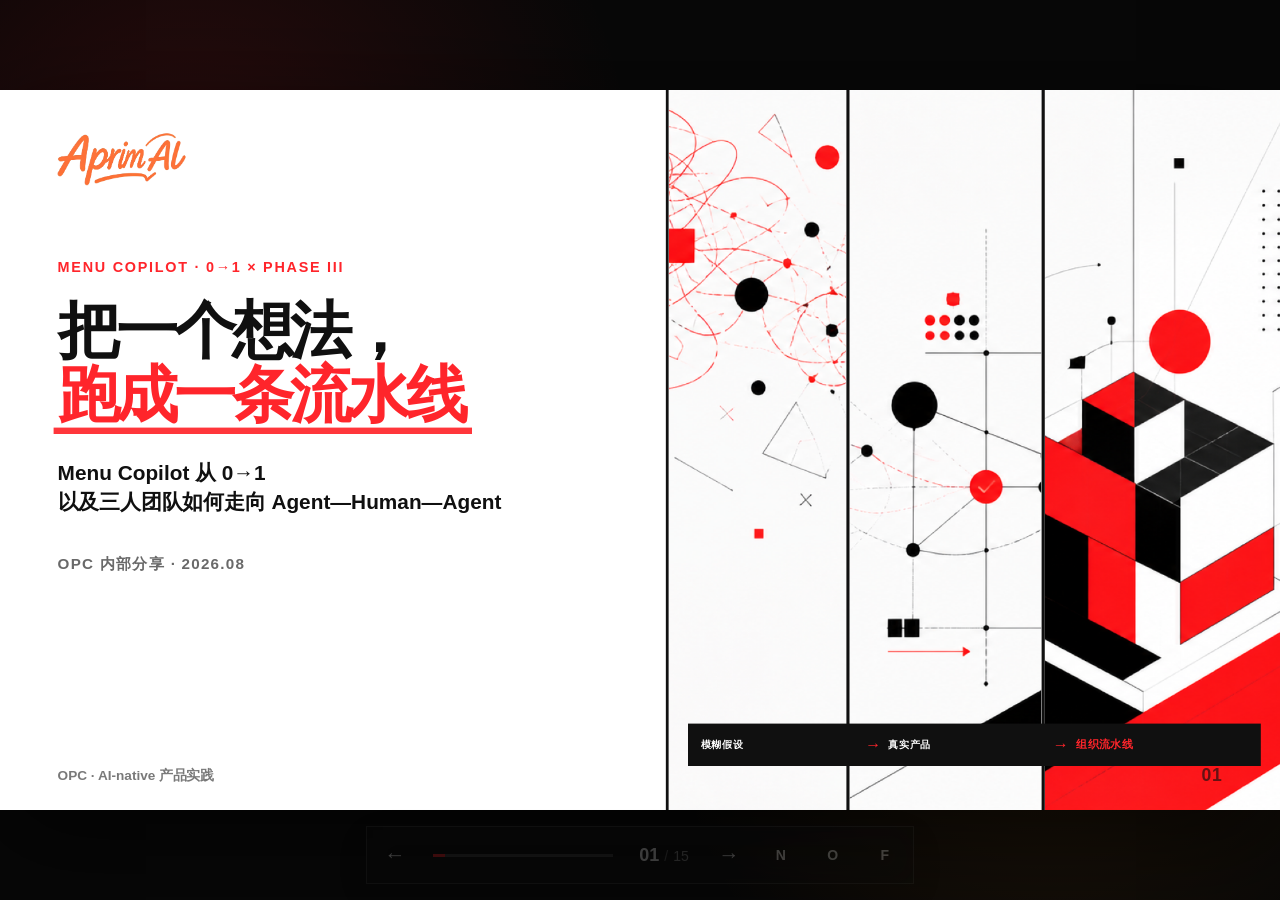
==== phase-iii/index.html @ 5179c141 "feat: add multi-deck navigation and Phase III presentation" ====
<!doctype html>
<html lang="zh-CN">
<head>
  <meta charset="utf-8">
  <meta name="viewport" content="width=device-width, initial-scale=1, viewport-fit=cover">
  <meta name="theme-color" content="#101010">
  <title>把一个想法，跑成一条流水线｜Aprim Menu Copilot 0→1 × Phase III</title>
  <meta name="description" content="Aprim Menu Copilot 从 0 到 1，以及三人团队如何从 AI 个人提效走向 Agent—Human—Agent 流水线。">
  <link rel="stylesheet" href="../deck.css">
</head>
<body class="phase-iii-deck">
  <div class="ambient" aria-hidden="true"></div>

  <main class="stage" aria-label="Aprim Menu Copilot 0 到 1 与 Phase III 演示文稿">
    <div class="deck-shell" id="deckShell">
      <article class="deck" id="deck">

        <section class="slide slide-cover is-active" id="slide-1" data-title="把一个想法，跑成一条流水线" aria-hidden="false">
          <div class="cover-copy">
            <img class="brand-logo" src="../assets/logo.png" alt="Aprim AI">
            <p class="cover-eyebrow">MENU COPILOT · 0→1 × PHASE III</p>
            <h1>把一个想法，<br><em>跑成一条流水线</em></h1>
            <p class="cover-sub">Menu Copilot 从 0→1<br>以及三人团队如何走向 Agent—Human—Agent</p>
            <p class="cover-meta">OPC 内部分享 · 2026.08</p>
          </div>
          <figure class="cover-visual cover-concept" aria-label="一个模糊想法经过人与 AI 的协作、验证和取舍，逐渐收束成真实产品">
            <div class="concept-slice concept-chaos"><img src="../assets/cover-concept-v2.png" alt="未经整理的想法线索"></div>
            <div class="concept-slice concept-process"><img src="../assets/cover-concept-v2.png" alt="协作、验证和取舍的过程节点"></div>
            <div class="concept-slice concept-product"><img src="../assets/cover-concept-v2.png" alt="最终收束成清晰产品实体"></div>
            <figcaption><span>模糊假设</span><i>→</i><span>真实产品</span><i>→</i><strong>组织流水线</strong></figcaption>
          </figure>
          <div class="cover-foot">OPC · AI-native 产品实践</div>
          <div class="folio">01</div>
          <aside class="speaker-note">开场先给结论：这不是一个“AI 帮我们写代码”的故事。前半段用 Menu Copilot 说明小团队怎样把模糊机会压成可验证产品；后半段回答更重要的问题——怎样把个人速度变成组织吞吐，让工作在 Agent、人和系统之间自动接力。<strong>[Sources]</strong> 产品文档/01-产品概览/OPC-产品组合与验证.md；产品文档/01-产品概览/Menu-Copilot-产品总览.md；https://cooper.didichuxing.com/knowledge/2204862693540/2208863438042；封面理念视觉由 OpenAI 图像生成。</aside>
        </section>

        <section class="slide slide-statement ink" id="slide-2" data-title="0→1 真正难的，不是把页面做出来" aria-hidden="true">
          <div class="kicker light">先讲一个反直觉的结论</div>
          <div class="statement-wrap">
            <p class="statement-index">01 / REALITY</p>
            <h2>0→1 真正难的，<br><span class="strike-word">不是</span>把页面做出来</h2>
            <p class="statement-answer">而是把方向、数据、体验、工程和商业边界，<br>持续压到同一个<span>可验证闭环</span>里。</p>
          </div>
          <div class="footer light">OPC · AI-native 产品实践</div><div class="folio light">02</div>
          <aside class="speaker-note">页面、原型甚至代码都可以很快生成，但“谁愿意用、为什么用、如何安全生效、如何证明价值”仍然要一层层回答。AI-native 的第一步不是自动化，而是把问题和验收标准定义清楚。<strong>[Sources]</strong> 产品文档/01-产品概览/OPC-产品组合与验证.md；文档维护/团队协作与运营规范.md。</aside>
        </section>

        <section class="slide slide-start coral" id="slide-3" data-title="三个人的约束，逼我们先选对问题" aria-hidden="true">
          <div class="kicker light">起点 · 资源少，问题必须选得准</div>
          <div class="start-number"><strong>3</strong><span>人左右</span><p>不是卖惨。<br>它让我们无法用人力掩盖错误方向。</p></div>
          <div class="start-decisions">
            <div><b>01</b><strong>小场景</strong><span>输入明确，几分钟看到结果</span></div>
            <div><b>02</b><strong>强痛点</strong><span>商家一眼能判断值不值得改</span></div>
            <div><b>03</b><strong>可闭环</strong><span>诊断、确认、发布与回滚能连起来</span></div>
          </div>
          <div class="start-choice"><span>所以，第一款产品选择了</span><strong>菜单</strong><i>真实 · 高频 · 可见 · 可行动</i></div>
          <div class="footer light">OPC · AI-native 产品实践</div><div class="folio light">03</div>
          <aside class="speaker-note">原来的“团队约束”和“为什么做菜单”合成一页。三人团队意味着不能大而全，也不能用演示效果替代真实价值。我们在菜单、评论、私域营销等方向中先选菜单，因为输入和结果最具体，也最容易跑出端到端闭环。<strong>[Sources]</strong> 产品文档/01-产品概览/OPC-产品组合与验证.md；wiki/组织与战略/OPC产品选择与验证方法.md；产品文档/01-产品概览/巴西市场与增长基础.md。</aside>
        </section>

        <section class="slide slide-evidence soft" id="slide-4" data-title="69 家门店把感觉变成事实" aria-hidden="true">
          <div class="kicker">证据 · 69 家门店 / 2,564 道菜 / 409 个分类</div>
          <h2>样本把“感觉有问题”，<br>变成了可以讨论的事实。</h2>
          <div class="evidence-rule" aria-hidden="true"></div>
          <div class="metrics">
            <div class="metric"><strong>44.3<sup>%</sup></strong><p>缺图或默认图</p><span>1,135 道菜</span></div>
            <div class="metric"><strong>27.6<sup>%</sup></strong><p>缺少描述</p><span>708 道菜</span></div>
            <div class="metric"><strong>7.4<sup>%</sup></strong><p>同店重复名称</p><span>190 道菜</span></div>
          </div>
          <p class="method-note"><strong>样本口径</strong><span>另有 14.2% 的分类仅含 1 道菜。样本后 50 店按“至少一张真实图片”筛选，不能外推为巴西市场总体比例。</span></p>
          <div class="folio">04</div>
          <aside class="speaker-note">只讲三个数字：44.3%、27.6%、7.4%。它们不是市场规模预测，而是机会发现证据：问题存在、用户能理解，也可以被产品化处理。<strong>[Sources]</strong> 产品文档/01-产品概览/AI菜单诊断-BRD.md；wiki/产品/Anota菜单样本与诊断规则.md。</aside>
        </section>

        <section class="slide slide-three-phase ink" id="slide-5" data-title="24 天，完成三次收敛" aria-hidden="true">
          <div class="kicker light">时间线 · 2026.07.20—08.12</div>
          <h2>24 天不是“做完一版”，<br>而是连续完成<em>三次收敛。</em></h2>
          <div class="phase-rail">
            <section><time>07.20—07.23</time><b>01</b><strong>机会 → 可解释原型</strong><span>菜单样本、规则、Agent、ChangeSet 与安全边界</span></section>
            <i>→</i>
            <section><time>07.27—07.31</time><b>02</b><strong>原型 → 工程与共创</strong><span>Next.js、Mock / Live、Showcase、BD 现场选择</span></section>
            <i>→</i>
            <section><time>08.01—08.12</time><b>03</b><strong>单线 → 双轨验证</strong><span>图片 MVP 快速验证；菜单诊断推进平台闭环</span></section>
          </div>
          <p class="phase-invariant"><small>每次收敛都保留四条底线</small><strong>真实输入 · 可解释建议 · 人工确认 · 可审计与回滚</strong></p>
          <div class="footer light">OPC · AI-native 产品实践</div><div class="folio light">05</div>
          <aside class="speaker-note">把原来的七个时间点和五次范围变化压成三段。第一段找到问题和规则；第二段把它工程化并进入业务共创；第三段根据平台依赖拆成图片 MVP 与菜单诊断双轨。多次变化不是摇摆，而是证据不断写进边界。<strong>[Sources]</strong> 产品文档/05-发布记录/Menu-Copilot-发布记录.md；产品文档/05-发布记录/产品决策日志.md；产品文档/02-功能规范/Menu-Copilot-路线图与验证计划.md。</aside>
        </section>

        <section class="slide slide-user-loop paper" id="slide-6" data-title="商家不是来用 AI，而是完成一次安全动作" aria-hidden="true">
          <div class="kicker">产品定义 · 用户只关心结果和风险</div>
          <h2>商家不是来“使用 AI”，<br>而是来完成一次<em>安全动作。</em></h2>
          <div class="merchant-questions">
            <span><b>01</b>最值得先改什么？</span><span><b>02</b>建议符合真实菜品吗？</span><span><b>03</b>改错了能不能撤回？</span>
          </div>
          <div class="merchant-path">
            <div><b>看见</b><span>真实菜单问题</span></div><i>→</i>
            <div><b>理解</b><span>证据与优先级</span></div><i>→</i>
            <div class="merchant-gate"><b>确认</b><span>逐字段选择</span></div><i>→</i>
            <div><b>生效</b><span>发布、核对、重试</span></div><i>→</i>
            <div><b>观察</b><span>保留、复用、回滚</span></div>
          </div>
          <p class="merchant-thesis">“生成完成” <strong>永远不等于</strong> “商家已采纳”</p>
          <div class="footer">OPC · AI-native 产品实践</div><div class="folio">06</div>
          <aside class="speaker-note">商家不需要学习 Prompt。他只需要判断最该改什么、建议是否真实、改错能否撤回。因此体验必须从诊断走到确认、生效和观察；生成只是中间能力，不是业务结果。<strong>[Sources]</strong> 产品文档/01-产品概览/AI菜单诊断-BRD.md；产品文档/01-产品概览/Menu-Copilot-产品总览.md；产品文档/02-功能规范/Menu-Copilot-诊断与建议采用.md。</aside>
        </section>

        <section class="slide slide-runtime paper" id="slide-7" data-title="产品本身，已经是一条受控的 Agent—Human—Agent 流水线" aria-hidden="true">
          <div class="kicker">产品运行时 · 先把能力和责任分开</div>
          <h2>产品本身，已经是一条受控的<br><em>Agent—Human—Agent</em> 流水线。</h2>
          <div class="runtime-pipeline">
            <div><b>01</b><strong>菜单快照</strong><span>真实输入</span></div><i>→</i>
            <div><b>02</b><strong>规则引擎</strong><span>确定性事实</span></div><i>→</i>
            <div class="agent-node"><b>03</b><strong>优化 Agent</strong><span>候选与置信度</span></div><i>→</i>
            <div><b>04</b><strong>ChangeSet</strong><span>before / after</span></div><i>→</i>
            <div class="human-node"><b>05</b><strong>商家确认</strong><span>责任闸门</span></div><i>→</i>
            <div class="release-node"><b>06</b><strong>Apply Service</strong><span>审计 / 回滚</span></div>
          </div>
          <p class="runtime-thesis">Agent 不直接写线上：<strong>生成与生效必须分开。</strong></p>
          <div class="safety-line"><strong>确定性发布</strong><span>权限校验</span><span>幂等与重试</span><span>发布后回读</span><span>逐项审计</span><span>失败可回滚</span></div>
          <div class="footer">OPC · AI-native 产品实践</div><div class="folio">07</div>
          <aside class="speaker-note">这是从产品设计进入组织协作的桥。菜单快照、规则结果、ChangeSet、人工确认和发布证据都是结构化工件；Agent 负责生成，人负责事实与风险，Apply Service 负责确定性执行。这个产品运行时已经呈现 V3.0 的基本形态。<strong>[Sources]</strong> 产品文档/03-架构设计/Menu-Copilot-系统架构.md；wiki/产品/AI菜单优化Agent与ChangeSet架构.md；产品文档/02-功能规范/Menu-Copilot-发布与版本治理.md。</aside>
        </section>

        <section class="slide slide-maturity soft" id="slide-8" data-title="真正的升级，不是多一个 Copilot，而是改变交接界面" aria-hidden="true">
          <div class="kicker">组织演进 · 个人速度不等于系统吞吐</div>
          <h2>真正的升级，不是多一个 Copilot，<br>而是<em>改变交接界面。</em></h2>
          <div class="maturity-grid">
            <section><b>V1.0</b><strong>Human to Human</strong><span>会议、文档和口头同步驱动；上下文反复丢失。</span><small>人搬运信息</small></section>
            <section><b>V2.0</b><strong>Human—Agent—Human</strong><span>每个人都有 Copilot；部门墙与非标交付物仍然存在。</span><small>人发起、再转交</small></section>
            <section class="maturity-v3"><b>V3.0 · PHASE III</b><strong>Agent—Human—Agent</strong><span>结构化工件自动流转；人在专业责任点审批、驳回或接管。</span><small>系统接力，人来放行</small></section>
          </div>
          <div class="footer">OPC · AI-native 产品实践</div><div class="folio">08</div>
          <aside class="speaker-note">V1 靠人对人；V2 给每个人配 Copilot，个人变快但组织仍靠人搬运；V3 把交付物标准化，让 Agent 接力执行，人只在责任点放行。关键变化不是 Agent 数量，而是上下游之间的契约。<strong>[Sources]</strong> https://cooper.didichuxing.com/knowledge/2204862693540/2208863438042。</aside>
        </section>

        <section class="slide slide-phase-three ink" id="slide-9" data-title="Agent 接力，人类在四个责任点放行" aria-hidden="true">
          <div class="phase-badge">PHASE III · V3.0</div>
          <h2>Agent 接力，<br>人类在四个<em>责任点</em>放行。</h2>
          <div class="phase-pipeline" aria-label="从 PM Agent 到 Release 的 Agent Human Agent 流水线">
            <div class="phase-agent"><strong>PM<br>Agent</strong><span>需求草案</span></div><i>→</i>
            <div class="phase-human"><strong>人类 PM</strong><span>业务边界</span></div><i>→</i>
            <div class="phase-agent"><strong>Design<br>Agent</strong><span>界面方案</span></div><i>→</i>
            <div class="phase-human"><strong>人类 Design</strong><span>审美规范</span></div><i>→</i>
            <div class="phase-agent"><strong>Dev<br>Agent</strong><span>实现与构建</span></div><i>→</i>
            <div class="phase-human"><strong>人类 Dev</strong><span>架构 CR</span></div><i>→</i>
            <div class="phase-agent"><strong>QA<br>Agent</strong><span>测试与 Eval</span></div><i>→</i>
            <div class="phase-human"><strong>人类 QA</strong><span>质量放行</span></div><i>→</i>
            <div class="phase-release"><strong>Release</strong><span>证据归档</span></div>
          </div>
          <p class="phase-three-thesis">自动流转的是工件，<strong>不是责任。</strong></p>
          <div class="footer light">OPC · AI-native 产品实践</div><div class="folio light">09</div>
          <aside class="speaker-note">这是全场最重要的一页。PM、Design、Dev、QA Agent 持续接力；人类分别对业务边界、审美规范、架构质量和最终质量负责。人工不是随机插入，而是明确的 Gate；审批、驳回和接管都要留下证据并触发下一步。<strong>[Sources]</strong> https://cooper.didichuxing.com/knowledge/2204862693540/2208863438042。</aside>
        </section>

        <section class="slide slide-artifact-flow paper" id="slide-10" data-title="自动流转的是工件，不是责任" aria-hidden="true">
          <div class="kicker">交接契约 · 让下一环节不再重新理解</div>
          <h2>自动流转的是<em>工件</em>，<br>专业责任仍由人承担。</h2>
          <div class="artifact-rail">
            <div><b>01</b><strong>Req Schema</strong><span>目标、范围、边界、验收标准</span></div><i>→</i>
            <div><b>02</b><strong>UI + Design Tokens</strong><span>页面状态、交互、文案和视觉规范</span></div><i>→</i>
            <div><b>03</b><strong>PR + Build</strong><span>代码、变更说明、可访问预览</span></div><i>→</i>
            <div><b>04</b><strong>Test + Eval</strong><span>用例、自动评测、失败与回归证据</span></div><i>→</i>
            <div><b>05</b><strong>Release Evidence</strong><span>部署、回读、观测、审计与回滚</span></div>
          </div>
          <div class="responsibility-rail"><span>业务边界</span><span>审美规范</span><span>架构质量</span><span>质量放行</span><span>线上责任</span></div>
          <p class="artifact-thesis">修改、驳回与失败不止是沟通结果，<strong>还要写回 Eval 与组织知识。</strong></p>
          <div class="footer">OPC · AI-native 产品实践</div><div class="folio">10</div>
          <aside class="speaker-note">V3.0 要求每个交接物都有 Schema、状态和验收证据。需求不是一段聊天，设计不是一张截图，研发不是一个口头“好了”，测试也不是一句“应该没问题”。驳回原因和人工修改必须回到 Eval 与知识库，下一轮 Agent 才会真正变好。<strong>[Sources]</strong> https://cooper.didichuxing.com/knowledge/2204862693540/2208863438042；文档维护/团队协作与运营规范.md；AGENTS.md.md。</aside>
        </section>

        <section class="slide slide-case soft" id="slide-11" data-title="局部自动化的价值，是更快形成学习闭环" aria-hidden="true">
          <div class="kicker">外部案例 · WhatsApp Bot 自动评测</div>
          <h2>局部自动化一旦闭环，<br>收益来自<em>更快的学习。</em></h2>
          <div class="case-cycle">
            <div class="case-old"><small>旧模式</small><strong>≈ 7</strong><span>工作日</span></div>
            <i>→</i>
            <div class="case-new"><small>AI 自动评测</small><strong>1–2</strong><span>工作日</span></div>
          </div>
          <div class="case-metrics">
            <div><strong>100%</strong><span>评测覆盖<br><small>旧模式抽样不足 5%</small></span></div>
            <div><strong>13k</strong><span>每周样本沉淀<br><small>旧模式约 600 条</small></span></div>
          </div>
          <p class="case-thesis">自动评测 → 人工复核 → 问题回流 → 下一轮方案</p>
          <p class="case-caveat">案例指标来自分享文档，用于说明组织杠杆，不代表 OPC 当前产出。</p>
          <div class="footer">OPC · AI-native 产品实践</div><div class="folio">11</div>
          <aside class="speaker-note">这个案例展示了 V3.0 的收益形态：周期从约七个工作日缩短到一到两天，覆盖从不足 5% 提升到 100%，每周样本从约 600 增加到 13,000。价值不只是少几个人，而是问题更早暴露、方案更快回到下一轮。注意说明：这是分享文档中的案例，不是 OPC 当前成绩。<strong>[Sources]</strong> https://cooper.didichuxing.com/knowledge/2204862693540/2209163705303。</aside>
        </section>

        <section class="slide slide-readiness ink" id="slide-12" data-title="OPC 已到 2.5，但还没有跑通整条线" aria-hidden="true">
          <div class="kicker light">现状判断 · 从局部能力走向系统编排</div>
          <h2>OPC 已经站在 2.5→3.0 的门槛，<br>但还没有跑通<em>整条线。</em></h2>
          <div class="readiness-grid">
            <section><b>已经有</b><strong>可复用的底座</strong><ul><li>三人结果型协作</li><li>ChangeSet 与人工确认</li><li>确定性发布与版本证据</li><li>UI、埋点与知识资产</li></ul></section>
            <section><b>还缺</b><strong>跨角色编排</strong><ul><li>工件 Schema 与任务状态</li><li>Agent 自动接力与驳回</li><li>自动 Eval 与统一审批入口</li><li>权限、审计和生产观测</li></ul></section>
            <section class="readiness-pilot"><b>先试哪条</b><strong>Aprim 图片 MVP</strong><ul><li>平台依赖较低</li><li>输入输出清晰</li><li>测试基础较完整</li><li>闭环短，适合连续跑三轮</li></ul></section>
          </div>
          <p class="readiness-thesis">下一步不是再加一个 Copilot，而是选择一条新项目链路做<em>系统级试点</em>。</p>
          <div class="footer light">OPC · AI-native 产品实践</div><div class="folio light">12</div>
          <aside class="speaker-note">我们并不是从零开始：产品运行时已经有 ChangeSet、确认、发布服务、测试和版本证据；UI 迭代、PostHog 数据链路和知识库也提供了上下文资产。但团队交付仍主要靠人发起、搬运和追进度。因此下一步应该选一条低依赖的新链路，补齐编排、Eval、审批和生产观测。<strong>[Sources]</strong> 产品文档/03-架构设计/Menu-Copilot-系统架构.md；产品文档/03-架构设计/Aprim-Food-Photo-AI前端工程基线.md；产品文档/02-功能规范/Menu-Copilot-数据指标与实验.md；文档维护/团队协作与运营规范.md；raw/codex/2026-08-12/AI菜单/APRIM双轨上线Checklist与三人分工.md。</aside>
        </section>

        <section class="slide slide-roadmap paper" id="slide-13" data-title="90 天，把一条新项目链路跑成可重复流水线" aria-hidden="true">
          <div class="kicker">90 天试点 · 先证明可重复，再扩大覆盖</div>
          <h2>只做一件事：把一条新项目链路，<br>跑成<em>可重复流水线。</em></h2>
          <div class="roadmap-line">
            <section><time>第 1—4 周</time><b>01</b><strong>标准化工件</strong><span>Req Schema、Design Tokens、PR 模板、Eval 集、审批与退出标准</span></section>
            <i>→</i>
            <section><time>第 5—8 周</time><b>02</b><strong>串联 Agent 与 Gate</strong><span>任务自动委派；受控分支开发；自动构建、测试、预览和驳回回流</span></section>
            <i>→</i>
            <section><time>第 9—12 周</time><b>03</b><strong>连续交付三轮</strong><span>同一流水线跑三次；测周期、等待、返工、成本、质量与接管率</span></section>
          </div>
          <p class="roadmap-rule"><strong>试点原则</strong><span>新项目优先 3.0；高风险动作始终保留 Human Gate；无法证明更优就回退。</span></p>
          <div class="footer">OPC · AI-native 产品实践</div><div class="folio">13</div>
          <aside class="speaker-note">第一阶段统一工件和验收；第二阶段让 Agent 自动接力、人工通过标准入口放行；第三阶段连续交付三轮，检验它是不是可重复能力。只跑一次不叫流水线，只在 Demo 中成功也不叫组织能力。<strong>[Sources]</strong> https://cooper.didichuxing.com/knowledge/2204862693540/2208863438042；产品文档/02-功能规范/Menu-Copilot-路线图与验证计划.md；文档维护/团队协作与运营规范.md。</aside>
        </section>

        <section class="slide slide-phase-metrics soft" id="slide-14" data-title="Phase III 不看用了多少 AI，只看吞吐、质量和风险" aria-hidden="true">
          <div class="kicker">验收标准 · 衡量系统，不衡量热闹</div>
          <h2>Phase III 不看“用了多少 AI”，<br>只看<em>吞吐、质量和风险。</em></h2>
          <div class="phase-metric-grid">
            <div><strong>70–80%</strong><span>目标场景进入 3.0<br><small>复杂历史场景可保留 2.5</small></span></div>
            <div><strong>2×</strong><span>组织产出效率<br><small>重点监测 Cycle Time 与等待</small></span></div>
            <div><strong>100%</strong><span>高风险动作经过人工 Gate<br><small>审批、发布、回滚均可审计</small></span></div>
          </div>
          <div class="reality-guards">
            <span><strong>Demo ≠ 产品</strong>真实数据、授权与交付成立</span>
            <span><strong>生成 ≠ 采纳</strong>用户确认、保留与复用成立</span>
            <span><strong>已推送 ≠ 已上线</strong>部署、可用与观测证据成立</span>
          </div>
          <p class="metric-note">以上百分比与倍数是 Phase III 目标参考，不是 OPC 已达成绩。</p>
          <div class="footer">OPC · AI-native 产品实践</div><div class="folio">14</div>
          <aside class="speaker-note">组织不应该用 Agent 数量、Prompt 数量或代码生成量衡量转型。参考目标是 70%—80% 场景进入 3.0、整体效率约 2 倍；但不能牺牲质量和责任，所以高风险动作必须 100% 经过人工 Gate。OPC 实际验收还要看周期、等待、一次通过率、返工、线上问题、人工接管和审计完整度。<strong>[Sources]</strong> https://cooper.didichuxing.com/knowledge/2204862693540/2208863438042；产品文档/05-发布记录/Menu-Copilot-发布记录.md；产品文档/02-功能规范/Menu-Copilot-数据指标与实验.md。</aside>
        </section>

        <section class="slide slide-close paper" id="slide-15" data-title="先跑通一条 Agent—Human—Agent 流水线" aria-hidden="true">
          <div class="close-photo close-concept"><img src="../assets/cover-concept-v2.png" alt="从模糊假设经过协作与证据，最终形成清晰产品和组织流水线的抽象视觉"></div>
          <div class="close-copy">
            <img class="brand-logo" src="../assets/logo.png" alt="Aprim AI">
            <div class="kicker">最后，带走一个行动</div>
            <h2>先跑通一条<br><em>Agent—Human—Agent</em><br>流水线。</h2>
            <p>方向与责任留给人 · 速度与重复执行交给 Agent<br>所有修改、失败和结果都写回系统</p>
            <small>OPC · 从 0→1，走向 Phase III</small>
          </div>
          <div class="folio">15</div>
          <aside class="speaker-note">不要从全组织改造开始，也不要继续堆更多 Copilot。先选一条新项目链路，让结构化工件在 Agent 与 Human Gate 之间连续跑三轮。跑通之后，个人速度才会变成组织能力。<strong>[Sources]</strong> https://cooper.didichuxing.com/knowledge/2204862693540/2208863438042；文档维护/团队协作与运营规范.md；产品文档/01-产品概览/OPC-产品组合与验证.md。</aside>
        </section>

      </article>
    </div>
  </main>

  <nav class="controls" aria-label="演示控制">
    <button type="button" id="prevBtn" aria-label="上一页" title="上一页（←）">←</button>
    <div class="progress-wrap" aria-hidden="true"><span id="progress"></span></div>
    <span class="page-indicator"><b id="currentPage">01</b><i>/</i><span>15</span></span>
    <button type="button" id="nextBtn" aria-label="下一页" title="下一页（→）">→</button>
    <button type="button" id="notesBtn" class="text-control" aria-label="显示讲者提示" title="讲者提示（N）">N</button>
    <button type="button" id="overviewBtn" class="text-control" aria-label="显示全部页面" title="总览（O）">O</button>
    <button type="button" id="fullscreenBtn" class="text-control" aria-label="进入全屏" title="全屏（F）">F</button>
  </nav>

  <aside class="notes-panel" id="notesPanel" aria-live="polite" aria-hidden="true">
    <div><span>讲者提示</span><button type="button" id="closeNotes" aria-label="关闭讲者提示">×</button></div>
    <p id="notesContent"></p>
  </aside>

  <div class="overview" id="overview" aria-hidden="true">
    <header><strong>演示总览</strong><span>点击任意页面进入 · 按 O 或 Esc 关闭</span></header>
    <div class="overview-grid" id="overviewGrid"></div>
  </div>

  <div class="sr-only" id="announcer" aria-live="polite"></div>
  <script src="../deck.js"></script>
</body>
</html>
---- deck.css ----
:root {
  --ink: #101010;
  --muted: #696969;
  --paper: #ffffff;
  --counter: #ffffff;
  --soft: #ffffff;
  --coral: #ff252b;
  --coral-dark: #dc151b;
  --coral-soft: #ffe9ea;
  --green: #101010;
  --green-soft: #f3f3f3;
  --blue: #101010;
  --blue-soft: #f3f3f3;
  --mustard: #ff252b;
  --display: "PingFang SC", "Hiragino Sans GB", "Microsoft YaHei", "Noto Sans CJK SC", Arial, sans-serif;
  --sans: "PingFang SC", "Hiragino Sans GB", "Microsoft YaHei", "Noto Sans CJK SC", Arial, sans-serif;
  --deck-scale: 1;
}

* { box-sizing: border-box; }
html, body { width: 100%; height: 100%; margin: 0; }
body {
  overflow: hidden;
  background: #070707;
  color: var(--ink);
  font-family: var(--sans);
  -webkit-font-smoothing: antialiased;
  text-rendering: optimizeLegibility;
}
button { font: inherit; }
img { display: block; max-width: 100%; }

.ambient {
  position: fixed;
  inset: 0;
  pointer-events: none;
  background:
    radial-gradient(circle at 15% 20%, rgba(255, 37, 43, .14), transparent 34%),
    radial-gradient(circle at 82% 78%, rgba(255, 138, 0, .09), transparent 30%),
    #070707;
}
.stage { position: fixed; inset: 0; overflow: hidden; }
.deck-shell {
  position: absolute;
  left: 50%;
  top: 50%;
  width: 1600px;
  height: 900px;
  transform: translate(-50%, -50%) scale(var(--deck-scale));
  transform-origin: center;
  background: var(--paper);
  box-shadow: 0 36px 120px rgba(0,0,0,.58);
  overflow: hidden;
}
.deck, .slide { width: 1600px; height: 900px; }
.slide {
  position: absolute;
  inset: 0;
  padding: 48px 64px 42px;
  overflow: hidden;
  opacity: 0;
  visibility: hidden;
  transform: scale(1.012);
  transition: opacity 300ms ease, transform 420ms cubic-bezier(.22,.75,.25,1), visibility 0s linear 420ms;
  pointer-events: none;
  isolation: isolate;
}
.slide::after { content: ""; position: absolute; inset: 0; z-index: -1; pointer-events: none; background: none; opacity: 0; }
.slide.is-active {
  opacity: 1;
  visibility: visible;
  transform: scale(1);
  transition-delay: 0s;
  pointer-events: auto;
}
.paper { background: var(--paper); }
.soft { background: var(--soft); }
.counter { background: var(--counter); }
.coral { background: var(--coral); color: var(--paper); }
.ink { background: var(--ink); color: var(--paper); }
.ink::after, .coral::after { background: none; opacity: 0; }

.kicker {
  position: relative;
  z-index: 5;
  display: inline-flex;
  align-items: center;
  gap: 14px;
  color: var(--coral);
  font-size: 22px;
  font-weight: 760;
  letter-spacing: .04em;
}
.kicker::before { content: ""; width: 34px; height: 4px; background: currentColor; }
.kicker.light { color: #fff; }
.footer, .folio {
  position: absolute;
  bottom: 30px;
  z-index: 20;
  color: rgba(16,16,16,.55);
  font-size: 17px;
  font-weight: 650;
  letter-spacing: .04em;
}
.footer { left: 64px; }
.folio { right: 64px; font-size: 22px; font-variant-numeric: tabular-nums; }
.footer.light, .folio.light { color: rgba(255,255,255,.66); }
.speaker-note { display: none; }
.slide h2 { margin: 0; font-family: var(--display); font-weight: 850; letter-spacing: -.055em; line-height: 1.08; }
.slide h2 em { color: var(--coral); font-style: normal; }

/* 01 — cover */
.slide-cover { padding: 0; background: var(--counter); }
.slide-cover::after { z-index: 5; opacity: .08; }
.cover-copy {
  position: absolute;
  inset: 0 auto 0 0;
  z-index: 4;
  width: 58%;
  padding: 64px 74px 60px;
  background: var(--counter);
  clip-path: polygon(0 0, 100% 0, 86% 100%, 0 100%);
}
.brand-logo { width: 172px; height: auto; object-fit: contain; }
.cover-eyebrow { margin: 76px 0 28px; color: var(--coral); font-size: 20px; font-weight: 800; letter-spacing: .12em; }
.cover-copy h1 { margin: 0; font-family: var(--display); font-size: 96px; font-weight: 650; letter-spacing: -.065em; line-height: 1.03; }
.cover-copy h1 em { position: relative; color: var(--coral); font-style: normal; }
.cover-copy h1 em::after {
  content: "";
  position: absolute;
  left: -5px; right: -10px; bottom: -10px;
  height: 13px;
  background: var(--coral);
  transform: rotate(-1.2deg) skewX(-10deg);
  opacity: .92;
  z-index: -1;
}
.cover-sub { margin: 42px 0 0; font-size: 30px; line-height: 1.45; font-weight: 620; }
.cover-meta { margin: 58px 0 0; color: var(--muted); font-size: 19px; font-weight: 650; letter-spacing: .08em; }
.cover-visual { position: absolute; inset: 0 0 0 48%; margin: 0; background: #ece5d7; }
.cover-photo { position: absolute; inset: 0; overflow: hidden; }
.cover-photo img { width: 100%; height: 100%; object-fit: cover; }
.cover-photo-before { clip-path: polygon(0 0, 36% 0, 22% 100%, 0 100%); filter: saturate(.7) contrast(.9); }
.cover-photo-after { clip-path: polygon(36% 0, 100% 0, 100% 100%, 22% 100%); }
.cover-photo-after img { object-position: 58% 50%; }
.compare-seam { position: absolute; left: 29%; top: -4%; width: 10px; height: 110%; background: var(--coral); transform: rotate(5deg); box-shadow: 0 0 0 3px rgba(255,255,255,.65); }
.compare-seam span { position: absolute; left: -12px; top: 48%; width: 34px; height: 34px; border-radius: 50%; background: white; border: 8px solid var(--coral); }
.photo-label { position: absolute; z-index: 2; top: 68px; padding: 11px 16px; background: rgba(16,16,16,.88); color: #fff; font-weight: 780; font-size: 17px; letter-spacing: .08em; }
.label-before { left: 7%; }
.label-after { right: 5%; background: var(--coral); }
.cover-foot { position: absolute; z-index: 8; left: 74px; bottom: 32px; color: rgba(16,16,16,.56); font-size: 17px; font-weight: 650; }
.slide-cover .folio { z-index: 9; color: rgba(255,255,255,.8); text-shadow: 0 1px 12px rgba(0,0,0,.3); }

/* 02 — statement */
.slide-statement { padding: 56px 76px; }
.statement-wrap { position: absolute; left: 106px; top: 184px; width: 1190px; }
.statement-index { margin: 0 0 24px; color: var(--coral); font-size: 18px; font-weight: 800; letter-spacing: .18em; }
.statement-wrap h2 { font-size: 86px; line-height: 1.12; color: #fff; }
.strike-word { position: relative; display: inline-block; color: rgba(255,255,255,.35); text-decoration: none; margin-right: .08em; }
.strike-word::after { content: ""; position: absolute; left: -8px; right: -8px; top: 53%; height: 9px; background: var(--coral); transform: rotate(-3deg); }
.statement-answer { margin: 72px 0 0 360px; padding-left: 26px; border-left: 6px solid var(--coral); color: rgba(255,255,255,.78); font-size: 31px; line-height: 1.55; font-weight: 600; }
.statement-answer span { color: #fff; font-weight: 820; border-bottom: 4px solid var(--coral); }
.chapter-mark { position: absolute; right: -48px; bottom: 42px; color: rgba(255,255,255,.035); font-family: var(--display); font-size: 270px; font-weight: 800; transform: rotate(-7deg); }

/* 03 — constraints */
.slide-constraints { padding: 54px 74px; }
.constraint-hero { position: absolute; left: 90px; top: 170px; width: 610px; }
.giant-three { font-family: var(--display); font-size: 300px; line-height: .72; font-weight: 700; letter-spacing: -.08em; }
.giant-three span { display: inline-block; margin-left: 24px; font-family: var(--sans); font-size: 38px; letter-spacing: -.03em; }
.constraint-hero p { margin: 74px 0 0 20px; width: 510px; font-family: var(--display); font-size: 31px; font-weight: 650; line-height: 1.5; }
.constraint-list { position: absolute; top: 156px; right: 80px; width: 720px; margin: 0; padding: 0; list-style: none; border-top: 2px solid rgba(255,255,255,.58); }
.constraint-list li { display: grid; grid-template-columns: 70px 280px 1fr; align-items: center; min-height: 125px; border-bottom: 2px solid rgba(255,255,255,.58); }
.constraint-list b { font-family: var(--display); font-size: 36px; }
.constraint-list strong { font-size: 30px; letter-spacing: -.03em; }
.constraint-list span { color: rgba(255,255,255,.78); font-size: 20px; line-height: 1.45; }

/* 04 — choice */
.slide-choice { padding: 54px 74px; }
.choice-photo { position: absolute; left: 0; bottom: 0; width: 620px; height: 680px; overflow: hidden; background: #e7ded2; clip-path: polygon(0 7%, 89% 0, 100% 100%, 0 100%); }
.choice-photo::after { content: ""; position: absolute; inset: 0; box-shadow: inset -40px 0 80px rgba(16,16,16,.18); }
.choice-photo img { width: 100%; height: 100%; object-fit: cover; object-position: 52% 50%; filter: contrast(1.03) saturate(.9); }
.choice-copy { position: absolute; left: 684px; top: 142px; width: 810px; }
.cross-question { margin: 0; color: var(--muted); font-family: var(--display); font-size: 30px; line-height: 1.35; }
.cross-question del { color: var(--ink); font-size: 52px; text-decoration-color: var(--coral); text-decoration-thickness: 7px; }
.choice-copy h2 { margin-top: 56px; max-width: 760px; font-size: 49px; line-height: 1.18; }
.verb-list { margin: 42px 0 0; padding: 0; list-style: none; }
.verb-list li { display: flex; align-items: baseline; gap: 20px; margin: 16px 0; font-family: var(--display); font-size: 39px; font-weight: 650; }
.verb-list li span { display: inline-block; min-width: 112px; color: var(--coral); font-family: var(--sans); font-size: 22px; font-weight: 820; letter-spacing: .12em; }
.choice-reason { position: absolute; right: 70px; bottom: 78px; display: flex; align-items: baseline; gap: 18px; }
.choice-reason span { color: var(--muted); font-size: 18px; }
.choice-reason strong { color: var(--coral); font-family: var(--display); font-size: 74px; line-height: 1; }
.choice-reason i { color: var(--muted); font-style: normal; font-size: 17px; font-weight: 720; letter-spacing: .06em; }

/* 05 — evidence */
.slide-evidence { padding: 54px 74px; }
.slide-evidence h2 { position: absolute; left: 78px; top: 126px; font-size: 61px; }
.evidence-rule { position: absolute; left: 76px; right: 76px; top: 305px; height: 2px; background: var(--ink); }
.evidence-rule::before { content: "样本读数"; position: absolute; left: 0; top: -37px; color: var(--muted); font-size: 16px; font-weight: 800; letter-spacing: .12em; }
.metrics { position: absolute; left: 76px; right: 76px; top: 350px; display: grid; grid-template-columns: repeat(3,1fr); }
.metric { min-height: 340px; padding: 32px 40px 0 0; border-right: 2px solid rgba(16,16,16,.15); }
.metric + .metric { padding-left: 46px; }
.metric:last-child { border-right: 0; }
.metric strong { font-family: var(--display); font-size: 126px; line-height: .9; letter-spacing: -.075em; }
.metric:nth-child(1) strong { color: var(--coral); }
.metric sup { font-family: var(--sans); font-size: 36px; vertical-align: top; margin-left: 5px; }
.metric p { margin: 34px 0 6px; font-size: 29px; font-weight: 820; }
.metric span { color: var(--muted); font-size: 20px; }
.method-note { position: absolute; left: 77px; right: 77px; bottom: 72px; display: flex; align-items: center; gap: 24px; margin: 0; padding: 18px 22px; color: #fff; background: #101010; font-size: 16px; line-height: 1.45; }
.method-note strong { flex: 0 0 auto; color: var(--coral); font-size: 18px; letter-spacing: .06em; }
.method-note span { color: rgba(255,255,255,.72); }

/* 06 — timeline */
.slide-timeline { padding: 54px 74px; }
.slide-timeline h2 { position: absolute; left: 78px; top: 118px; font-size: 63px; }
.timeline { position: absolute; left: 82px; right: 82px; top: 350px; height: 274px; display: grid; grid-template-columns: repeat(7,1fr); margin: 0; padding: 0; list-style: none; }
.timeline::before { content: ""; position: absolute; left: 0; right: 0; top: 70px; height: 5px; background: rgba(255,255,255,.23); }
.timeline::after { content: ""; position: absolute; left: 0; right: 3%; top: 70px; height: 5px; background: var(--coral); transform-origin: left; }
.timeline li { position: relative; padding-top: 100px; text-align: center; }
.timeline li::before { content: ""; position: absolute; left: calc(50% - 14px); top: 57px; z-index: 2; width: 28px; height: 28px; border: 6px solid var(--coral); border-radius: 50%; background: var(--ink); box-shadow: 0 0 0 5px var(--ink); }
.timeline li:last-child::before { background: var(--coral); box-shadow: 0 0 0 5px var(--ink), 0 0 0 8px rgba(255,37,43,.28); }
.timeline time { position: absolute; top: 3px; left: 0; right: 0; color: var(--coral); font-size: 19px; font-weight: 820; }
.timeline b { display: block; color: #fff; font-size: 23px; }
.timeline span { display: block; margin-top: 13px; color: rgba(255,255,255,.6); font-size: 16px; line-height: 1.45; }
.timeline-takeaway { position: absolute; left: 390px; right: 390px; bottom: 106px; margin: 0; padding: 19px 28px; border: 2px solid rgba(255,255,255,.33); color: #fff; text-align: center; font-family: var(--display); font-size: 25px; font-weight: 650; }

/* 07 — narrowing */
.slide-narrow { padding: 54px 74px; }
.slide-narrow h2 { position: absolute; left: 78px; top: 120px; font-size: 60px; }
.narrow-track { position: absolute; left: 78px; right: 78px; top: 330px; display: grid; grid-template-columns: repeat(5,1fr); border-top: 3px solid var(--ink); border-bottom: 3px solid var(--ink); }
.narrow-track > div { position: relative; min-height: 240px; padding: 30px 28px 26px; border-right: 2px solid rgba(16,16,16,.17); }
.narrow-track > div:last-child { color: #fff; background: var(--coral); border-right: 0; transform: translateY(-18px); min-height: 276px; padding-top: 48px; }
.narrow-track > div::after { content: "→"; position: absolute; right: -19px; top: 98px; z-index: 2; width: 36px; height: 36px; border-radius: 50%; background: var(--paper); color: var(--coral); text-align: center; line-height: 34px; font-size: 24px; font-weight: 900; border: 2px solid var(--coral); }
.narrow-track > div:last-child::after { display: none; }
.narrow-track b { display: block; color: var(--coral); font-family: var(--display); font-size: 28px; }
.narrow-track > div:last-child b { color: #fff; }
.narrow-track strong { display: block; margin-top: 36px; font-family: var(--display); font-size: 34px; }
.narrow-track span { display: block; margin-top: 15px; color: var(--muted); font-size: 17px; line-height: 1.45; }
.narrow-track > div:last-child span { color: rgba(255,255,255,.8); }
.invariant { position: absolute; left: 78px; bottom: 92px; }
.invariant small { color: var(--muted); font-size: 16px; font-weight: 800; letter-spacing: .12em; }
.invariant p { margin: 10px 0 0; font-family: var(--display); font-size: 27px; font-weight: 650; }
.invariant i { color: var(--coral); font-style: normal; padding: 0 9px; }

/* 08 — user questions */
.slide-user { padding: 54px 74px; }
.user-lead { position: absolute; left: 84px; top: 142px; margin: 0; font-family: var(--display); font-size: 67px; font-weight: 650; line-height: 1.12; }
.user-lead span { position: relative; color: rgba(255,255,255,.38); }
.user-lead span::after { content: ""; position: absolute; left: -5px; right: -10px; top: 52%; height: 8px; background: var(--coral); transform: rotate(-2deg); }
.user-questions { position: absolute; left: 730px; top: 165px; right: 90px; margin: 0; padding: 0; list-style: none; }
.user-questions li { position: relative; padding: 34px 0 30px 83px; border-bottom: 1px solid rgba(255,255,255,.25); color: rgba(255,255,255,.72); font-size: 26px; }
.user-questions b { position: absolute; left: 0; top: 28px; color: var(--coral); font-family: var(--display); font-size: 32px; }
.user-questions em { display: block; margin-top: 7px; color: #fff; font-family: var(--display); font-size: 43px; font-style: normal; font-weight: 650; }
.food-cutout { position: absolute; left: 44px; bottom: -238px; width: 630px; height: 630px; object-fit: contain; filter: drop-shadow(0 32px 46px rgba(0,0,0,.4)); transform: rotate(-5deg); }
.slide-user .footer { left: 730px; }

/* 09 — loop */
.slide-loop { padding: 54px 74px; }
.slide-loop h2 { position: absolute; left: 78px; top: 117px; font-size: 54px; }
.loop-rail { position: absolute; left: 76px; display: flex; align-items: center; gap: 16px; }
.loop-top { top: 298px; }
.loop-bottom { top: 520px; left: 300px; }
.loop-rail > div { width: 240px; height: 144px; padding: 24px 20px 16px 66px; position: relative; border-top: 3px solid var(--ink); }
.loop-rail b { position: absolute; left: 0; top: 18px; width: 46px; height: 46px; border: 3px solid var(--coral); border-radius: 50%; color: var(--coral); text-align: center; line-height: 39px; font-size: 20px; }
.loop-rail strong { display: block; font-family: var(--display); font-size: 31px; }
.loop-rail span { display: block; margin-top: 10px; color: var(--muted); font-size: 15px; line-height: 1.35; }
.loop-rail i { color: var(--coral); font-style: normal; font-size: 34px; font-weight: 800; }
.loop-turn { position: absolute; top: 455px; left: 1070px; color: var(--coral); font-size: 48px; font-weight: 900; }
.loop-thesis { position: absolute; left: 316px; bottom: 107px; margin: 0; font-family: var(--display); font-size: 28px; }
.loop-thesis strong { color: var(--coral); }
.phone-stack { position: absolute; right: 42px; top: 108px; width: 270px; height: 620px; }
.phone-stack img { position: absolute; width: 195px; height: 422px; object-fit: cover; object-position: top; border-radius: 28px; box-shadow: 0 22px 55px rgba(16,16,16,.18); border: 8px solid #fff; }
.phone-stack img:first-child { left: 0; top: 68px; transform: rotate(-6deg); }
.phone-stack img:last-child { right: 0; top: 0; transform: rotate(5deg); }

/* 10 — governance */
.slide-guard { padding: 54px 74px; }
.slide-guard h2 { position: absolute; left: 78px; top: 115px; font-size: 59px; }
.guard-pipeline { position: absolute; left: 78px; right: 78px; top: 305px; display: grid; grid-template-columns: 1fr 50px 1fr 50px 1.1fr 50px 1fr; align-items: stretch; }
.guard-pipeline > div { position: relative; min-height: 270px; padding: 33px 28px; border: 3px solid var(--ink); background: #fff; }
.guard-pipeline > i { display: grid; place-items: center; color: var(--coral); font-size: 38px; font-style: normal; font-weight: 900; }
.guard-pipeline b { color: var(--coral); font-family: var(--display); font-size: 26px; }
.guard-pipeline strong { display: block; margin-top: 28px; font-family: var(--display); font-size: 34px; }
.guard-pipeline span { display: block; margin-top: 16px; color: var(--muted); font-size: 17px; line-height: 1.55; }
.guard-pipeline .human-gate { color: #fff; background: var(--coral); border-color: var(--coral); transform: translateY(-22px); box-shadow: 14px 18px 0 var(--ink); }
.guard-pipeline .human-gate b, .guard-pipeline .human-gate span { color: #fff; }
.human-gate small { position: absolute; right: 12px; top: 12px; padding: 6px 9px; background: #fff; color: var(--coral); font-size: 14px; font-weight: 850; letter-spacing: .08em; }
.safety-line { position: absolute; left: 78px; right: 78px; bottom: 92px; display: flex; align-items: center; gap: 24px; padding: 16px 20px; background: var(--green-soft); border-left: 6px solid var(--green); color: #195c37; font-size: 15px; }
.safety-line strong { margin-right: 12px; font-size: 18px; }
.safety-line span::before { content: "✓"; margin-right: 7px; font-weight: 900; }

/* 11 — flywheel */
.slide-flywheel { padding: 54px 74px; }
.slide-flywheel h2 { position: absolute; left: 78px; top: 118px; width: 720px; font-size: 54px; }
.flywheel { position: absolute; right: 85px; top: 106px; width: 700px; height: 665px; }
.orbit { position: absolute; left: 120px; top: 92px; width: 470px; height: 470px; border: 4px solid rgba(16,16,16,.15); border-radius: 50%; }
.orbit::before, .orbit::after { content: ""; position: absolute; background: var(--coral); }
.orbit::before { right: 26px; top: 40px; width: 38px; height: 8px; transform: rotate(43deg); }
.orbit::after { right: 31px; top: 29px; width: 8px; height: 32px; transform: rotate(43deg); }
.fly-center { position: absolute; left: 260px; top: 233px; width: 190px; height: 190px; display: grid; place-content: center; text-align: center; border-radius: 50%; background: var(--coral); color: #fff; box-shadow: 0 0 0 20px rgba(255,37,43,.1); }
.fly-center strong { font-family: var(--display); font-size: 34px; }
.fly-center span { margin-top: 10px; font-size: 15px; line-height: 1.4; }
.fly-node { position: absolute; width: 190px; min-height: 100px; padding: 15px 18px 14px 50px; background: #fff; border-bottom: 3px solid var(--ink); box-shadow: 0 8px 25px rgba(16,16,16,.07); }
.fly-node b { position: absolute; left: 15px; top: 16px; color: var(--coral); font-family: var(--display); font-size: 21px; }
.fly-node strong { display: block; font-family: var(--display); font-size: 25px; }
.fly-node span { display: block; margin-top: 7px; color: var(--muted); font-size: 13px; }
.n1 { left: 260px; top: 16px; }.n2 { right: 4px; top: 154px; }.n3 { right: 20px; bottom: 87px; }.n4 { left: 260px; bottom: 8px; }.n5 { left: 4px; bottom: 87px; }.n6 { left: 5px; top: 154px; }
.fly-thesis { position: absolute; left: 82px; top: 520px; width: 560px; margin: 0; padding: 24px 0; border-top: 3px solid var(--ink); border-bottom: 3px solid var(--ink); font-family: var(--display); font-size: 31px; line-height: 1.5; }
.fly-thesis strong { color: var(--coral); }

/* 12 — split */
.slide-split { padding: 0; background: #fff; }
.slide-split::after { z-index: 8; opacity: .08; }
.split-side { position: absolute; top: 0; bottom: 0; width: 53%; padding: 58px 76px; }
.ai-side { left: 0; color: #fff; background: var(--coral); clip-path: polygon(0 0, 100% 0, 84% 100%, 0 100%); padding-right: 160px; }
.human-side { right: 0; width: 54%; padding-left: 145px; background: #fff; }
.split-side h2 { margin-top: 74px; font-size: 63px; }
.split-side ul { margin: 58px 0 0; padding: 0; list-style: none; }
.split-side li { position: relative; padding: 13px 0 13px 34px; border-bottom: 1px solid currentColor; font-size: 22px; font-weight: 660; }
.split-side li::before { content: ""; position: absolute; left: 0; top: 24px; width: 14px; height: 4px; background: currentColor; }
.ai-side li { border-color: rgba(255,255,255,.38); }
.human-side li { border-color: rgba(16,16,16,.18); }
.responsibility-question { position: absolute; z-index: 10; left: 50%; bottom: 62px; transform: translateX(-50%) rotate(-1deg); width: 650px; padding: 18px 32px 20px; background: var(--ink); color: #fff; text-align: center; box-shadow: 12px 12px 0 var(--mustard); }
.responsibility-question span { display: block; color: rgba(255,255,255,.55); font-size: 14px; font-weight: 800; letter-spacing: .14em; }
.responsibility-question strong { display: block; margin-top: 6px; font-family: var(--display); font-size: 31px; }
.split-folio { z-index: 11; color: rgba(16,16,16,.55); }

/* 13 — memory */
.slide-memory { padding: 54px 74px; }
.slide-memory h2 { position: absolute; left: 78px; top: 115px; font-size: 58px; }
.memory-flow { position: absolute; left: 76px; right: 76px; top: 340px; display: flex; align-items: center; gap: 13px; }
.paper-sheet { position: relative; width: 252px; height: 205px; padding: 28px 22px; color: var(--ink); background: #fff; box-shadow: 8px 10px 0 rgba(255,255,255,.13); }
.paper-sheet::before { content: ""; position: absolute; right: 0; top: 0; border-style: solid; border-width: 0 0 34px 34px; border-color: transparent transparent #d9d9d9 transparent; }
.paper-sheet b { color: var(--coral); font-family: var(--display); font-size: 25px; }
.paper-sheet strong { display: block; margin-top: 32px; font-family: var(--display); font-size: 30px; }
.paper-sheet span { display: block; margin-top: 12px; color: var(--muted); font-size: 15px; }
.paper-sheet.current { color: #fff; background: var(--coral); box-shadow: 9px 12px 0 rgba(255,37,43,.22); transform: translateY(-18px); }
.paper-sheet.current::before { border-color: transparent transparent #a20f14 transparent; }
.paper-sheet.current b, .paper-sheet.current span { color: #fff; }
.memory-flow > i { color: var(--coral); font-size: 28px; font-style: normal; font-weight: 900; }
.memory-return { position: absolute; left: 200px; right: 200px; top: 600px; display: flex; align-items: center; color: rgba(255,255,255,.65); font-size: 16px; font-weight: 760; }
.memory-return i { position: relative; flex: 1; height: 2px; margin: 0 18px; background: rgba(255,255,255,.26); }
.memory-return i::before { content: "←"; position: absolute; left: -2px; top: -18px; color: var(--coral); font-size: 28px; }
.memory-thesis { position: absolute; left: 300px; right: 300px; bottom: 93px; margin: 0; color: #fff; text-align: center; font-family: var(--display); font-size: 25px; }

/* 14 — inequalities */
.slide-inequalities { padding: 54px 74px; }
.slide-inequalities h2 { position: absolute; left: 78px; top: 116px; font-size: 57px; }
.ineq-list { position: absolute; left: 76px; right: 76px; top: 325px; border-top: 3px solid var(--ink); }
.ineq-list > div { display: grid; grid-template-columns: 275px 90px 275px 1fr; align-items: center; min-height: 140px; border-bottom: 2px solid rgba(16,16,16,.2); }
.ineq-list strong, .ineq-list em { font-family: var(--display); font-size: 56px; font-style: normal; }
.ineq-list b { color: var(--coral); font-family: var(--display); font-size: 64px; }
.ineq-list span { color: var(--muted); font-size: 19px; line-height: 1.45; }
.ineq-list > div:nth-child(2) { margin-left: 120px; }

/* 15 — gates */
.slide-gates { padding: 54px 74px; }
.slide-gates h2 { position: absolute; left: 78px; top: 116px; font-size: 57px; }
.gate-row { position: absolute; left: 76px; right: 76px; top: 340px; display: grid; grid-template-columns: repeat(6,1fr); gap: 10px; }
.gate-row > div { position: relative; height: 300px; padding: 30px 22px; border: 3px solid var(--ink); background: rgba(255,255,255,.35); }
.gate-row > div::after { content: ""; position: absolute; right: 16px; top: 145px; width: 10px; height: 10px; border-radius: 50%; background: var(--coral); }
.gate-row > div:last-child { color: #fff; background: var(--coral); border-color: var(--coral); box-shadow: 9px 10px 0 var(--ink); transform: translateY(-16px); }
.gate-row b { color: var(--coral); font-family: var(--display); font-size: 27px; }
.gate-row > div:last-child b { color: #fff; }
.gate-row strong { display: block; margin-top: 48px; font-family: var(--display); font-size: 29px; }
.gate-row span { display: block; margin-top: 26px; color: var(--muted); font-size: 16px; line-height: 1.6; }
.gate-row > div:last-child span { color: rgba(255,255,255,.8); }
.exit-rule { position: absolute; left: 76px; right: 76px; bottom: 78px; display: flex; align-items: center; justify-content: center; gap: 14px; padding: 17px 20px; background: var(--ink); color: #fff; font-size: 15px; }
.exit-rule strong { color: var(--mustard); font-size: 17px; }
.exit-rule i { color: rgba(255,255,255,.28); font-style: normal; }

/* 16 — close */
.slide-close { padding: 0; }
.close-photo { position: absolute; right: 0; top: 0; bottom: 0; width: 43%; overflow: hidden; background: #eee; }
.close-photo::after { content: ""; position: absolute; inset: 0; background: linear-gradient(90deg, rgba(255,255,255,.42), transparent 38%); }
.close-photo img { width: 100%; height: 100%; object-fit: cover; object-position: 52% 50%; }
.close-copy { position: absolute; left: 82px; top: 62px; width: 850px; }
.close-copy .brand-logo { width: 150px; margin-bottom: 74px; }
.close-copy .kicker { margin-bottom: 28px; }
.close-copy h2 { font-size: 72px; line-height: 1.12; }
.close-copy h2 em { position: relative; display: inline-block; }
.close-copy h2 em::after { content: ""; position: absolute; left: -3px; right: -12px; bottom: -7px; height: 9px; background: var(--coral); transform: rotate(-1deg); z-index: -1; }
.close-copy p { margin: 42px 0 0; color: var(--muted); font-size: 23px; font-weight: 680; line-height: 1.65; }
.close-copy small { display: block; margin-top: 62px; font-size: 17px; font-weight: 760; letter-spacing: .08em; }

/* controls */
.controls {
  position: fixed;
  left: 50%;
  bottom: max(16px, env(safe-area-inset-bottom));
  z-index: 100;
  transform: translateX(-50%);
  display: flex;
  align-items: center;
  gap: 8px;
  min-height: 52px;
  padding: 6px;
  color: #fff;
  background: rgba(16,16,16,.78);
  border: 1px solid rgba(255,255,255,.17);
  border-radius: 30px;
  box-shadow: 0 10px 35px rgba(0,0,0,.35);
  backdrop-filter: blur(14px);
  opacity: .22;
  transition: opacity 180ms ease;
}
.controls:hover, .controls:focus-within { opacity: 1; }
.controls button { width: 44px; height: 44px; padding: 0; border: 0; border-radius: 50%; color: #fff; background: transparent; cursor: pointer; font-size: 21px; font-weight: 800; transition: background 180ms ease, color 180ms ease; }
.controls button:hover { color: var(--ink); background: #fff; }
.controls button:focus-visible, .notes-panel button:focus-visible, .overview-card:focus-visible { outline: 3px solid var(--mustard); outline-offset: 3px; }
.controls button:active { background: var(--coral); color: #fff; }
.controls .text-control { font-size: 14px; letter-spacing: .04em; }
.progress-wrap { width: 180px; height: 3px; margin: 0 8px; background: rgba(255,255,255,.22); overflow: hidden; }
.progress-wrap span { display: block; width: 6.25%; height: 100%; background: var(--coral); transition: width 280ms ease; }
.page-indicator { display: flex; align-items: baseline; gap: 5px; min-width: 70px; justify-content: center; font-size: 14px; font-variant-numeric: tabular-nums; }
.page-indicator b { color: #fff; font-size: 18px; }.page-indicator i { opacity: .35; font-style: normal; }.page-indicator span { opacity: .55; }
body.clean .controls { display: none; }

.notes-panel {
  position: fixed;
  z-index: 120;
  right: 24px;
  bottom: 86px;
  width: min(460px, calc(100vw - 48px));
  max-height: calc(100vh - 130px);
  padding: 24px;
  color: #fff;
  background: rgba(16,16,16,.94);
  border: 1px solid rgba(255,255,255,.18);
  box-shadow: 0 22px 70px rgba(0,0,0,.5);
  backdrop-filter: blur(18px);
  transform: translateY(20px);
  opacity: 0;
  visibility: hidden;
  transition: 220ms ease;
}
.notes-panel.is-open { transform: translateY(0); opacity: 1; visibility: visible; }
.notes-panel > div { display: flex; align-items: center; justify-content: space-between; padding-bottom: 14px; border-bottom: 1px solid rgba(255,255,255,.15); }
.notes-panel > div span { color: var(--mustard); font-size: 14px; font-weight: 850; letter-spacing: .12em; }
.notes-panel button { width: 44px; height: 44px; border: 0; color: #fff; background: transparent; cursor: pointer; font-size: 28px; }
.notes-panel p { margin: 18px 0 0; color: rgba(255,255,255,.78); font-size: 16px; line-height: 1.75; white-space: pre-line; }
.notes-panel strong { display: block; margin-top: 16px; color: #fff; }

.overview { position: fixed; inset: 0; z-index: 150; padding: 38px; color: #fff; background: rgba(7,7,7,.97); overflow: auto; opacity: 0; visibility: hidden; transition: 220ms ease; }
.overview.is-open { opacity: 1; visibility: visible; }
.overview header { display: flex; align-items: baseline; justify-content: space-between; max-width: 1320px; margin: 0 auto 26px; }
.overview header strong { font-family: var(--display); font-size: 34px; }.overview header span { color: rgba(255,255,255,.55); font-size: 14px; }
.overview-grid { display: grid; grid-template-columns: repeat(4, minmax(0,1fr)); gap: 16px; max-width: 1320px; margin: 0 auto; }
.overview-card { min-height: 154px; padding: 20px; border: 1px solid rgba(255,255,255,.17); color: #fff; background: rgba(255,255,255,.04); text-align: left; cursor: pointer; transition: 180ms ease; }
.overview-card:hover { border-color: var(--coral); background: rgba(255,37,43,.12); transform: translateY(-3px); }
.overview-card b { color: var(--coral); font-family: var(--display); font-size: 24px; }.overview-card span { display: block; margin-top: 36px; font-size: 17px; font-weight: 720; line-height: 1.35; }
.overview-card[aria-current="true"] { border: 2px solid var(--mustard); }
.sr-only { position: absolute !important; width: 1px !important; height: 1px !important; padding: 0 !important; margin: -1px !important; overflow: hidden !important; clip: rect(0,0,0,0) !important; white-space: nowrap !important; border: 0 !important; }

@media (max-width: 800px) {
  .progress-wrap { width: 88px; }
  .controls .text-control { display: none; }
  .overview-grid { grid-template-columns: repeat(2, minmax(0,1fr)); }
  .overview { padding: 24px 16px; }
  .overview header span { display: none; }
}

@media (prefers-reduced-motion: reduce) {
  *, *::before, *::after { scroll-behavior: auto !important; animation-duration: .01ms !important; animation-iteration-count: 1 !important; transition-duration: .01ms !important; }
}

/*
 * v2 visual system — one voice across the full deck.
 * Palette: red / white / black only. Type: sans-serif only.
 */
.slide,
.slide * { font-family: var(--sans) !important; }
.slide { padding: 56px 72px 44px; }
.paper, .soft, .counter { background: #fff; }
.coral { background: var(--coral); }
.ink { background: var(--ink); }
.slide h1, .slide h2, .slide h3,
.slide strong, .slide b { font-weight: 820; }
.kicker { font-size: 20px; font-weight: 780; letter-spacing: .02em; }
.kicker::before { width: 30px; height: 5px; }
.footer { left: 72px; }.folio { right: 72px; }

/* cover: clean half-and-half composition, image owns 50% of the frame */
.slide-cover { padding: 0; background: #fff; }
.cover-copy { width: 52%; padding: 54px 72px; background: #fff; clip-path: none; }
.cover-visual { left: 52%; }
.cover-photo-before { clip-path: inset(0 50% 0 0); }
.cover-photo-after { clip-path: inset(0 0 0 50%); }
.compare-seam { left: 50%; top: 0; height: 100%; width: 5px; transform: none; box-shadow: none; }
.compare-seam span { left: -15px; width: 35px; height: 35px; }
.cover-photo-after img { object-position: 52% 50%; }
.brand-logo { width: 160px; }
.cover-eyebrow { margin-top: 92px; font-size: 18px; }
.cover-copy h1 { font-size: 78px; font-weight: 900; letter-spacing: -.07em; line-height: 1.04; }
.cover-copy h1 em::after { height: 8px; bottom: -5px; transform: none; }
.cover-sub { margin-top: 38px; font-size: 26px; line-height: 1.42; }
.cover-meta { margin-top: 46px; }
.cover-foot { left: 72px; }
.cover-concept {
  display: grid;
  grid-template-columns: 29% 32% 39%;
  background: #fff;
  border-left: 4px solid #101010;
}
.concept-slice { position: relative; min-width: 0; overflow: hidden; background: #fff; }
.concept-slice + .concept-slice { border-left: 4px solid #101010; }
.concept-slice img { width: 100%; height: 100%; object-fit: cover; }
.concept-chaos img { object-position: 7% 50%; }
.concept-process img { object-position: 51% 50%; }
.concept-product img { object-position: 91% 50%; }
.cover-concept figcaption {
  position: absolute;
  z-index: 3;
  left: 24px;
  right: 24px;
  bottom: 55px;
  display: grid;
  grid-template-columns: auto 24px auto 24px auto;
  align-items: center;
  gap: 7px;
  padding: 15px 16px;
  color: #fff;
  background: #101010;
  font-size: 13px;
  font-weight: 760;
  letter-spacing: .02em;
}
.cover-concept figcaption i { color: var(--coral); font-style: normal; font-size: 20px; text-align: center; }
.cover-concept figcaption strong { color: var(--coral); font-size: 14px; }
.slide-cover .folio { color: rgba(16,16,16,.64); text-shadow: none; }

/* unified title scale */
.statement-wrap h2 { font-size: 76px; }
.slide-evidence h2, .slide-timeline h2, .slide-narrow h2,
.slide-guard h2, .slide-flywheel h2, .slide-memory h2,
.slide-inequalities h2, .slide-gates h2 { font-size: 54px; }
.choice-copy h2, .slide-loop h2 { font-size: 48px; }
.user-lead { font-size: 60px; font-weight: 850; }
.close-copy h2 { font-size: 64px; }

/* remove competing ornamental devices */
.chapter-mark { display: none; }
.choice-photo { width: 640px; height: 720px; clip-path: none; }
.choice-photo::after { display: none; }
.choice-copy { left: 700px; top: 150px; }
.choice-reason { right: 72px; bottom: 76px; }
.choice-reason strong { font-size: 62px; }
.method-note { left: 72px; right: 72px; bottom: 68px; }
.slide-evidence .footer { display: none; }
.narrow-track > div:last-child,
.guard-pipeline .human-gate,
.gate-row > div:last-child { transform: none; box-shadow: none; }
.fly-node { box-shadow: none; border: 2px solid #101010; }
.fly-node, .paper-sheet { border-radius: 0; }
.phone-stack { width: 330px; right: 20px; }
.phone-stack img { width: 235px; height: 510px; border-radius: 0; border: 5px solid #fff; box-shadow: 8px 8px 0 #101010; }

/* concrete UI collaboration: AI expands the canvas, a human edits it down */
.slide-ui-collab { padding: 56px 72px; }
.slide-ui-collab h2 { position: absolute; left: 76px; top: 118px; width: 1120px; font-size: 54px; }
.ui-story {
  position: absolute;
  left: 72px;
  right: 72px;
  top: 278px;
  height: 458px;
  display: grid;
  grid-template-columns: 500px 42px 330px 42px 542px;
  align-items: stretch;
}
.ui-step { position: relative; min-width: 0; height: 458px; margin: 0; overflow: hidden; border: 3px solid #101010; background: #fff; }
.ui-shot { height: 310px; overflow: hidden; background: #f3f3f3; }
.ui-shot img { width: 100%; height: 100%; object-fit: cover; }
.ui-step-one .ui-shot img { object-position: 63% 48%; }
.ui-step-two .ui-shot img { object-position: 73% 50%; }
.ui-step-three .ui-shot img { object-position: 48% 50%; }
.ui-step-three { border-color: var(--coral); border-width: 4px; }
.ui-step-three .ui-shot { background: #fff; }
.ui-step-three .ui-shot img { object-fit: contain; object-position: 50% 50%; }
.ui-step figcaption { min-height: 148px; padding: 16px 18px 14px; border-top: 3px solid #101010; background: #fff; }
.ui-step figcaption b { display: inline-block; margin-right: 10px; color: var(--coral); font-size: 18px; }
.ui-step figcaption strong { display: inline; font-size: 20px; line-height: 1.25; }
.ui-step figcaption span { display: block; margin-top: 9px; color: #666; font-size: 14px; line-height: 1.42; }
.ui-prompt {
  position: absolute;
  z-index: 3;
  left: 16px;
  top: 16px;
  width: 260px;
  padding: 17px 18px 16px;
  color: #fff;
  background: #101010;
  border-left: 7px solid var(--coral);
}
.ui-prompt b { color: var(--coral); font-size: 17px; }
.ui-prompt strong { display: block; margin-top: 17px; font-size: 20px; }
.ui-prompt p { margin: 8px 0 0; color: rgba(255,255,255,.7); font-size: 13px; line-height: 1.45; }
.ui-arrow { display: grid; place-items: center; color: var(--coral); font-size: 35px; font-style: normal; font-weight: 900; }
.ui-thesis {
  position: absolute;
  left: 480px;
  right: 72px;
  bottom: 64px;
  display: grid;
  grid-template-columns: .92fr 1.18fr;
  border: 3px solid #101010;
}
.ui-thesis span { min-width: 0; padding: 11px 16px 12px; color: #fff; background: #101010; }
.ui-thesis span + span { background: var(--coral); border-left: 3px solid #101010; }
.ui-thesis b { display: block; color: rgba(255,255,255,.64); font-size: 12px; letter-spacing: .08em; }
.ui-thesis strong { display: block; margin-top: 4px; color: #fff; font-size: 18px; line-height: 1.2; }

/* make photography more present */
.food-cutout { width: 720px; height: 720px; bottom: -160px; left: 0; }
.slide-user .footer { left: 720px; }
.close-photo { width: 50%; }
.close-copy { width: 760px; }

/* AI data insight loop */
.slide-insight { padding: 56px 72px; }
.slide-insight h2 { position: absolute; left: 76px; top: 120px; width: 1050px; font-size: 54px; }
.insight-loop { position: absolute; left: 74px; right: 74px; top: 330px; display: grid; grid-template-columns: 1fr 42px 1fr 42px 1fr 42px 1fr 42px 1fr; align-items: stretch; }
.insight-loop > div { position: relative; min-height: 250px; padding: 30px 24px; border: 3px solid #101010; background: #fff; }
.insight-loop > i { display: grid; place-items: center; color: var(--coral); font-size: 34px; font-style: normal; font-weight: 900; }
.insight-loop b { color: var(--coral); font-size: 22px; }
.insight-loop strong { display: block; margin-top: 42px; font-size: 28px; }
.insight-loop span { display: block; margin-top: 18px; color: #5d5d5d; font-size: 16px; line-height: 1.55; }
.insight-loop .human-check { color: #fff; background: var(--coral); border-color: var(--coral); }
.insight-loop .human-check b, .insight-loop .human-check span { color: #fff; }
.insight-return { position: absolute; left: 270px; right: 270px; top: 628px; display: grid; grid-template-columns: auto auto 1fr; align-items: center; gap: 18px; }
.insight-return strong { color: var(--coral); font-size: 23px; }
.insight-return span { font-size: 18px; font-weight: 700; }
.insight-return i { height: 3px; background: #101010; position: relative; }
.insight-return i::before { content: "←"; position: absolute; left: -5px; top: -22px; color: var(--coral); font-size: 32px; font-style: normal; font-weight: 900; }
.insight-thesis { position: absolute; left: 250px; right: 250px; bottom: 82px; margin: 0; padding-top: 18px; border-top: 3px solid #101010; text-align: center; font-size: 21px; font-weight: 700; }

.posthog-proof { position: absolute; left: 74px; top: 272px; width: 900px; height: 500px; margin: 0; overflow: hidden; border: 4px solid #101010; background: #fff; }
.posthog-proof img { width: 100%; height: 100%; object-fit: cover; object-position: 50% 50%; }
.posthog-proof figcaption { position: absolute; left: 0; right: 0; bottom: 0; display: flex; align-items: center; gap: 16px; padding: 16px 18px; color: #fff; background: rgba(16,16,16,.92); }
.posthog-proof figcaption b { color: #fff; font-size: 18px; }
.posthog-proof figcaption span { color: rgba(255,255,255,.65); font-size: 15px; }
.insight-loop.compact { left: auto; right: 72px; top: 246px; width: 500px; display: block; }
.insight-loop.compact > div { min-height: 102px; padding: 17px 20px 15px 78px; border-width: 0 0 3px 0; }
.insight-loop.compact > div:first-child { border-top: 3px solid #101010; }
.insight-loop.compact b { position: absolute; left: 18px; top: 19px; font-size: 18px; }
.insight-loop.compact strong { margin-top: 0; font-size: 25px; }
.insight-loop.compact span { margin-top: 7px; font-size: 14px; line-height: 1.4; }
.insight-loop.compact > i { height: 17px; display: block; padding-left: 18px; color: var(--coral); font-size: 24px; line-height: .72; }
.insight-loop.compact .human-check { border: 0; padding-top: 20px; }
.slide-insight .insight-thesis { left: 1030px; right: 72px; bottom: 76px; padding-top: 14px; text-align: left; font-size: 16px; line-height: 1.5; }

/* AI growth/content loop */
.slide-growth { padding: 56px 72px; }
.slide-growth h2 { position: absolute; left: 76px; top: 120px; width: 760px; font-size: 54px; }
.reel-strip { position: absolute; left: 74px; top: 315px; width: 830px; height: 460px; display: grid; grid-template-columns: repeat(3, 1fr); gap: 12px; }
.reel-strip figure { position: relative; margin: 0; overflow: hidden; border: 4px solid #fff; background: #fff; }
.reel-strip img { width: 100%; height: 100%; object-fit: cover; }
.reel-strip video { width: 100%; height: 100%; object-fit: cover; background: #000; }
.reel-strip span { position: absolute; left: 12px; bottom: 12px; padding: 9px 12px; color: #101010; background: #fff; font-size: 15px; font-weight: 820; }
.reel-strip b { position: absolute; top: 11px; right: 12px; color: #fff; font-size: 22px; text-shadow: 0 2px 8px #000; }
.reel-strip .video-card { border-color: var(--coral); }
.reel-strip .video-card span { top: 12px; bottom: auto; color: #fff; background: var(--coral); }
.growth-flow { position: absolute; right: 70px; top: 140px; width: 520px; }
.growth-flow > div { padding: 22px 0 19px; border-bottom: 3px solid rgba(255,255,255,.32); }
.growth-flow b { display: block; color: #fff; font-size: 27px; }
.growth-flow span { display: block; margin-top: 8px; color: rgba(255,255,255,.63); font-size: 16px; }
.growth-flow i { display: block; height: 14px; color: var(--coral); font-size: 28px; font-style: normal; line-height: .7; }
.growth-caveat { position: absolute; right: 70px; bottom: 76px; width: 520px; margin: 0; color: rgba(255,255,255,.64); font-size: 16px; line-height: 1.5; }

/* split page: only black/red/white */
.ai-side { background: var(--coral); clip-path: none; width: 50%; padding-right: 76px; }
.human-side { width: 50%; padding-left: 76px; }
.responsibility-question { box-shadow: none; border: 4px solid #fff; }
.ai-time-note { margin: 30px 0 0; color: rgba(255,255,255,.72); font-size: 17px; line-height: 1.5; }
.ai-time-note strong { color: #fff; font-size: 20px; }

/* role coverage: five stages, nineteen hats, one lifecycle */
.slide-roles { padding: 56px 72px; }
.slide-roles h2 { position: absolute; left: 76px; top: 116px; width: 1040px; font-size: 54px; }
.role-count { position: absolute; right: 76px; top: 92px; display: flex; align-items: flex-end; gap: 12px; }
.role-count strong { color: var(--coral); font-size: 126px; line-height: .82; letter-spacing: -.08em; }
.role-count span { width: 76px; padding-bottom: 7px; color: #101010; font-size: 17px; font-weight: 820; line-height: 1.15; }
.role-map {
  position: absolute;
  left: 72px;
  right: 72px;
  top: 310px;
  height: 405px;
  display: grid;
  grid-template-columns: repeat(5, 1fr);
  border-top: 4px solid #101010;
  border-bottom: 4px solid #101010;
}
.role-phase { min-width: 0; padding: 25px 23px 20px; border-right: 2px solid #101010; background: #fff; }
.role-phase:first-child { border-left: 2px solid #101010; }
.role-phase header { min-height: 70px; position: relative; }
.role-phase header b { color: var(--coral); font-size: 19px; }
.role-phase header strong { display: block; margin-top: 12px; font-size: 25px; line-height: 1.12; }
.role-phase header span { position: absolute; right: 0; top: 2px; color: rgba(16,16,16,.4); font-size: 11px; font-weight: 780; letter-spacing: .11em; }
.role-phase ul { margin: 20px 0 0; padding: 0; list-style: none; }
.role-phase li { padding: 9px 0 8px; border-top: 1px solid rgba(16,16,16,.18); font-size: 18px; font-weight: 720; line-height: 1.2; }
.role-growth { color: #fff; background: var(--coral); border-color: var(--coral); }
.role-growth header b, .role-growth header span { color: rgba(255,255,255,.68); }
.role-growth li { border-color: rgba(255,255,255,.32); }
.role-thesis { position: absolute; left: 72px; right: 72px; bottom: 67px; display: flex; align-items: center; gap: 23px; margin: 0; padding: 17px 22px; color: #fff; background: #101010; font-size: 17px; line-height: 1.45; }
.role-thesis strong { flex: 0 0 auto; color: var(--coral); font-size: 21px; }
.role-thesis span { color: rgba(255,255,255,.72); }

/* remaining pages: remove cream from backgrounds and green */
.slide-gates { background: #fff; }
.safety-line { background: #f2f2f2; border-left-color: #101010; color: #101010; }
.exit-rule strong { color: var(--coral); }
.memory-flow { top: 328px; }
.paper-sheet { box-shadow: 8px 8px 0 rgba(255,255,255,.18); }
.paper-sheet.current { box-shadow: none; }
.ineq-list > div:nth-child(2) { margin-left: 0; }
.close-copy .brand-logo { margin-bottom: 68px; }
.close-concept::after { display: none; }
.close-concept img { object-position: 88% 50%; }

/* navigation */
.controls { border-radius: 0; }
.controls button { border-radius: 0; }
.progress-wrap span { background: var(--coral); }

@media (max-width: 800px) {
  .overview-grid { grid-template-columns: repeat(2, minmax(0,1fr)); }
}

@media print {
  @page { size: 16in 9in; margin: 0; }
  html, body { width: auto; height: auto; overflow: visible; background: #fff; print-color-adjust: exact; -webkit-print-color-adjust: exact; }
  .ambient, .controls, .notes-panel, .overview { display: none !important; }
  .stage, .deck-shell, .deck { position: static; width: 1600px; height: auto; overflow: visible; transform: none !important; box-shadow: none; }
  .slide { position: relative; display: block; opacity: 1; visibility: visible; transform: none; pointer-events: auto; page-break-after: always; break-after: page; }
}

/*
 * Phase III deck extensions.
 * These selectors are intentionally deck-specific so the original 20-page
 * presentation at / keeps its existing rendering unchanged.
 */

.slide-start { padding: 56px 72px 44px; color: #fff; }
.start-number { position: absolute; left: 76px; top: 142px; width: 560px; }
.start-number strong { display: inline-block; font-size: 286px; line-height: .78; letter-spacing: -.1em; }
.start-number span { display: inline-block; margin-left: 32px; font-size: 48px; font-weight: 850; }
.start-number p { margin: 74px 0 0 28px; font-size: 30px; font-weight: 760; line-height: 1.5; }
.start-decisions { position: absolute; left: 800px; right: 76px; top: 150px; border-top: 3px solid rgba(255,255,255,.72); }
.start-decisions > div { display: grid; grid-template-columns: 66px 220px 1fr; align-items: center; min-height: 126px; border-bottom: 2px solid rgba(255,255,255,.48); }
.start-decisions b { font-size: 26px; }
.start-decisions strong { font-size: 34px; }
.start-decisions span { color: rgba(255,255,255,.76); font-size: 20px; }
.start-choice { position: absolute; left: 800px; right: 76px; bottom: 86px; display: flex; align-items: baseline; gap: 20px; }
.start-choice span { color: rgba(255,255,255,.7); font-size: 18px; }
.start-choice strong { font-size: 68px; line-height: 1; }
.start-choice i { color: rgba(255,255,255,.72); font-size: 18px; font-style: normal; font-weight: 760; }

.slide-three-phase { padding: 56px 72px 44px; color: #fff; }
.slide-three-phase h2 { position: absolute; left: 76px; top: 112px; width: 1080px; margin: 0; font-size: 58px; line-height: 1.08; }
.slide-three-phase h2 em { color: var(--coral); font-style: normal; }
.phase-rail { position: absolute; left: 76px; right: 76px; top: 330px; display: grid; grid-template-columns: 1fr 70px 1fr 70px 1fr; align-items: stretch; }
.phase-rail section { min-height: 260px; padding: 26px 28px 24px; border: 3px solid rgba(255,255,255,.78); }
.phase-rail section:last-of-type { color: #fff; background: var(--coral); border-color: var(--coral); }
.phase-rail time { display: block; color: var(--coral); font-size: 18px; font-weight: 820; }
.phase-rail section:last-of-type time { color: #fff; }
.phase-rail b { display: block; margin-top: 38px; color: rgba(255,255,255,.45); font-size: 20px; }
.phase-rail strong { display: block; margin-top: 10px; font-size: 31px; line-height: 1.18; }
.phase-rail span { display: block; margin-top: 20px; color: rgba(255,255,255,.66); font-size: 17px; line-height: 1.5; }
.phase-rail section:last-of-type span { color: rgba(255,255,255,.82); }
.phase-rail > i { display: grid; place-items: center; color: var(--coral); font-size: 42px; font-style: normal; font-weight: 900; }
.phase-invariant { position: absolute; left: 390px; right: 390px; bottom: 79px; margin: 0; padding: 16px 24px; border: 2px solid rgba(255,255,255,.42); text-align: center; }
.phase-invariant small { display: block; color: rgba(255,255,255,.58); font-size: 14px; }
.phase-invariant strong { display: block; margin-top: 7px; font-size: 21px; letter-spacing: .02em; }

.slide-user-loop { padding: 56px 72px 44px; }
.slide-user-loop h2 { position: absolute; left: 76px; top: 112px; width: 1040px; margin: 0; font-size: 57px; line-height: 1.08; }
.slide-user-loop h2 em { color: var(--coral); font-style: normal; }
.merchant-questions { position: absolute; left: 76px; right: 76px; top: 278px; display: grid; grid-template-columns: repeat(3,1fr); gap: 0; border-top: 3px solid #101010; border-bottom: 3px solid #101010; }
.merchant-questions span { padding: 21px 26px 20px; border-right: 1px solid #cfcfcf; font-size: 23px; font-weight: 760; }
.merchant-questions span:last-child { border-right: 0; }
.merchant-questions b { margin-right: 18px; color: var(--coral); font-size: 18px; }
.merchant-path { position: absolute; left: 76px; right: 76px; top: 450px; display: grid; grid-template-columns: 1fr 48px 1fr 48px 1fr 48px 1fr 48px 1fr; align-items: stretch; }
.merchant-path > div { min-height: 188px; padding: 34px 26px; border: 3px solid #101010; }
.merchant-path > i { display: grid; place-items: center; color: var(--coral); font-size: 34px; font-style: normal; font-weight: 900; }
.merchant-path b { display: block; font-size: 32px; }
.merchant-path span { display: block; margin-top: 24px; color: #666; font-size: 17px; }
.merchant-path .merchant-gate { color: #fff; background: var(--coral); border-color: var(--coral); }
.merchant-path .merchant-gate span { color: rgba(255,255,255,.82); }
.merchant-thesis { position: absolute; left: 430px; right: 430px; bottom: 82px; margin: 0; padding: 16px 20px; color: #fff; background: #101010; text-align: center; font-size: 22px; }
.merchant-thesis strong { color: var(--coral); }

.slide-runtime { padding: 56px 72px 44px; }
.slide-runtime h2 { position: absolute; left: 76px; top: 112px; width: 1240px; margin: 0; font-size: 54px; line-height: 1.08; }
.slide-runtime h2 em { color: var(--coral); font-style: normal; }
.runtime-pipeline { position: absolute; left: 76px; right: 76px; top: 330px; display: grid; grid-template-columns: repeat(5, 1fr 30px) 1fr; align-items: stretch; }
.runtime-pipeline > div { min-height: 214px; padding: 25px 20px; border: 3px solid #101010; }
.runtime-pipeline > i { display: grid; place-items: center; color: var(--coral); font-size: 28px; font-style: normal; font-weight: 900; }
.runtime-pipeline b { color: var(--coral); font-size: 18px; }
.runtime-pipeline strong { display: block; margin-top: 48px; font-size: 26px; line-height: 1.16; }
.runtime-pipeline span { display: block; margin-top: 16px; color: #686868; font-size: 15px; }
.runtime-pipeline .agent-node { background: #f2f2f2; border-color: var(--coral); }
.runtime-pipeline .human-node { color: #fff; background: var(--coral); border-color: var(--coral); }
.runtime-pipeline .human-node b, .runtime-pipeline .human-node span { color: #fff; }
.runtime-pipeline .release-node { color: #fff; background: #101010; }
.runtime-pipeline .release-node span { color: rgba(255,255,255,.7); }
.runtime-thesis { position: absolute; left: 390px; right: 390px; bottom: 176px; margin: 0; text-align: center; font-size: 25px; }
.runtime-thesis strong { color: var(--coral); }
.slide-runtime .safety-line { left: 76px; right: 76px; bottom: 76px; }

.slide-maturity { padding: 56px 72px 44px; }
.slide-maturity h2 { position: absolute; left: 76px; top: 112px; width: 1240px; margin: 0; font-size: 56px; line-height: 1.08; }
.slide-maturity h2 em { color: var(--coral); font-style: normal; }
.maturity-grid { position: absolute; left: 76px; right: 76px; top: 320px; display: grid; grid-template-columns: repeat(3,1fr); border-top: 4px solid #101010; border-bottom: 4px solid #101010; }
.maturity-grid section { position: relative; min-height: 390px; padding: 31px 34px 28px; border-right: 2px solid #101010; }
.maturity-grid section:first-child { border-left: 2px solid #101010; }
.maturity-grid b { color: var(--coral); font-size: 19px; }
.maturity-grid strong { display: block; margin-top: 66px; font-size: 34px; line-height: 1.12; }
.maturity-grid span { display: block; margin-top: 28px; color: #606060; font-size: 18px; line-height: 1.55; }
.maturity-grid small { position: absolute; left: 34px; bottom: 27px; font-size: 15px; font-weight: 780; }
.maturity-grid .maturity-v3 { color: #fff; background: var(--coral); border-color: var(--coral); }
.maturity-grid .maturity-v3 b, .maturity-grid .maturity-v3 span { color: #fff; }

.slide-phase-three { padding: 56px 72px 44px; color: #fff; }
.phase-badge { color: var(--coral); font-size: 18px; font-weight: 850; letter-spacing: .16em; }
.slide-phase-three h2 { position: absolute; left: 76px; top: 112px; width: 1020px; margin: 0; font-size: 62px; line-height: 1.05; }
.slide-phase-three h2 em { color: var(--coral); font-style: normal; }
.phase-pipeline { position: absolute; left: 52px; right: 52px; top: 346px; display: grid; grid-template-columns: 1fr 24px 1fr 24px 1fr 24px 1fr 24px 1fr 24px 1fr 24px 1fr 24px 1fr 24px 1fr; align-items: stretch; }
.phase-pipeline > div { min-width: 0; min-height: 230px; padding: 28px 13px 20px; border: 3px solid rgba(255,255,255,.82); text-align: center; }
.phase-pipeline > i { display: grid; place-items: center; color: var(--coral); font-size: 24px; font-style: normal; font-weight: 900; }
.phase-pipeline strong { display: block; margin-top: 34px; font-size: 21px; line-height: 1.18; }
.phase-pipeline span { display: block; margin-top: 22px; color: rgba(255,255,255,.62); font-size: 14px; line-height: 1.35; }
.phase-pipeline .phase-agent { color: #101010; background: #fff; }
.phase-pipeline .phase-agent span { color: #5c5c5c; }
.phase-pipeline .phase-human { background: var(--coral); border-color: var(--coral); }
.phase-pipeline .phase-human span { color: #fff; }
.phase-pipeline .phase-release { color: #101010; background: #fff; border-color: #fff; }
.phase-pipeline .phase-release span { color: #5c5c5c; }
.phase-three-thesis { position: absolute; left: 450px; right: 450px; bottom: 86px; margin: 0; text-align: center; font-size: 27px; }
.phase-three-thesis strong { color: var(--coral); }

.slide-artifact-flow { padding: 56px 72px 44px; }
.slide-artifact-flow h2 { position: absolute; left: 76px; top: 112px; width: 980px; margin: 0; font-size: 58px; line-height: 1.06; }
.slide-artifact-flow h2 em { color: var(--coral); font-style: normal; }
.artifact-rail { position: absolute; left: 76px; right: 76px; top: 330px; display: grid; grid-template-columns: repeat(4, 1fr 42px) 1fr; align-items: stretch; }
.artifact-rail > div { min-height: 234px; padding: 28px 22px; border: 3px solid #101010; }
.artifact-rail > i { display: grid; place-items: center; color: var(--coral); font-size: 32px; font-style: normal; font-weight: 900; }
.artifact-rail b { color: var(--coral); font-size: 18px; }
.artifact-rail strong { display: block; margin-top: 45px; font-size: 24px; line-height: 1.18; }
.artifact-rail span { display: block; margin-top: 18px; color: #686868; font-size: 15px; line-height: 1.45; }
.responsibility-rail { position: absolute; left: 76px; right: 76px; top: 602px; display: grid; grid-template-columns: repeat(5,1fr); }
.responsibility-rail span { padding-top: 15px; border-top: 3px solid var(--coral); text-align: center; font-size: 16px; font-weight: 800; }
.responsibility-rail span + span { margin-left: 42px; }
.artifact-thesis { position: absolute; left: 310px; right: 310px; bottom: 79px; margin: 0; padding: 17px 20px; color: #fff; background: #101010; text-align: center; font-size: 21px; }
.artifact-thesis strong { color: var(--coral); }

.slide-case { padding: 56px 72px 44px; }
.slide-case h2 { position: absolute; left: 76px; top: 112px; width: 1020px; margin: 0; font-size: 58px; line-height: 1.06; }
.slide-case h2 em { color: var(--coral); font-style: normal; }
.case-cycle { position: absolute; left: 76px; top: 326px; width: 760px; display: grid; grid-template-columns: 1fr 80px 1fr; align-items: stretch; }
.case-cycle > div { min-height: 276px; padding: 28px 34px; border: 4px solid #101010; }
.case-cycle > i { display: grid; place-items: center; color: var(--coral); font-size: 52px; font-style: normal; font-weight: 900; }
.case-cycle small { display: block; font-size: 17px; font-weight: 820; }
.case-cycle strong { display: block; margin-top: 40px; font-size: 92px; line-height: .9; }
.case-cycle span { display: block; margin-top: 18px; color: #666; font-size: 22px; }
.case-cycle .case-new { color: #fff; background: var(--coral); border-color: var(--coral); }
.case-cycle .case-new span { color: #fff; }
.case-metrics { position: absolute; left: 930px; right: 76px; top: 300px; }
.case-metrics > div { display: grid; grid-template-columns: 190px 1fr; align-items: center; min-height: 154px; border-bottom: 3px solid #101010; }
.case-metrics > div:first-child { border-top: 3px solid #101010; }
.case-metrics strong { color: var(--coral); font-size: 64px; }
.case-metrics span { font-size: 23px; font-weight: 800; line-height: 1.35; }
.case-metrics small { color: #666; font-size: 16px; font-weight: 560; }
.case-thesis { position: absolute; left: 930px; right: 76px; top: 650px; margin: 0; color: #fff; background: #101010; padding: 18px 22px; font-size: 18px; font-weight: 800; }
.case-caveat { position: absolute; left: 76px; bottom: 74px; width: 760px; margin: 0; color: #666; font-size: 15px; }

.slide-readiness { padding: 56px 72px 44px; color: #fff; }
.slide-readiness h2 { position: absolute; left: 76px; top: 112px; width: 1200px; margin: 0; font-size: 55px; line-height: 1.07; }
.slide-readiness h2 em { color: var(--coral); font-style: normal; }
.readiness-grid { position: absolute; left: 76px; right: 76px; top: 320px; display: grid; grid-template-columns: repeat(3,1fr); border-top: 4px solid #fff; border-bottom: 4px solid #fff; }
.readiness-grid section { min-height: 398px; padding: 28px 32px; border-right: 2px solid rgba(255,255,255,.5); }
.readiness-grid section:first-child { border-left: 2px solid rgba(255,255,255,.5); }
.readiness-grid b { color: var(--coral); font-size: 18px; }
.readiness-grid strong { display: block; margin-top: 28px; font-size: 31px; }
.readiness-grid ul { margin: 30px 0 0; padding: 0; list-style: none; }
.readiness-grid li { padding: 12px 0; border-top: 1px solid rgba(255,255,255,.22); color: rgba(255,255,255,.74); font-size: 17px; }
.readiness-grid .readiness-pilot { background: var(--coral); border-color: var(--coral); }
.readiness-grid .readiness-pilot b, .readiness-grid .readiness-pilot li { color: #fff; }
.readiness-thesis { position: absolute; left: 300px; right: 300px; bottom: 73px; margin: 0; text-align: center; font-size: 22px; }
.readiness-thesis em { color: var(--coral); font-style: normal; font-weight: 850; }

.slide-roadmap { padding: 56px 72px 44px; }
.slide-roadmap h2 { position: absolute; left: 76px; top: 112px; width: 1200px; margin: 0; font-size: 57px; line-height: 1.07; }
.slide-roadmap h2 em { color: var(--coral); font-style: normal; }
.roadmap-line { position: absolute; left: 76px; right: 76px; top: 340px; display: grid; grid-template-columns: 1fr 72px 1fr 72px 1fr; align-items: stretch; }
.roadmap-line section { min-height: 290px; padding: 27px 30px; border-top: 4px solid #101010; border-bottom: 4px solid #101010; }
.roadmap-line section:first-of-type { border-left: 2px solid #101010; }
.roadmap-line section:last-of-type { color: #fff; background: var(--coral); border-color: var(--coral); }
.roadmap-line > i { display: grid; place-items: center; color: var(--coral); font-size: 40px; font-style: normal; font-weight: 900; }
.roadmap-line time { color: var(--coral); font-size: 18px; font-weight: 850; }
.roadmap-line section:last-of-type time { color: #fff; }
.roadmap-line b { display: block; margin-top: 38px; color: #888; font-size: 20px; }
.roadmap-line section:last-of-type b { color: rgba(255,255,255,.62); }
.roadmap-line strong { display: block; margin-top: 9px; font-size: 31px; }
.roadmap-line span { display: block; margin-top: 22px; color: #666; font-size: 17px; line-height: 1.5; }
.roadmap-line section:last-of-type span { color: #fff; }
.roadmap-rule { position: absolute; left: 290px; right: 290px; bottom: 80px; display: grid; grid-template-columns: 120px 1fr; margin: 0; padding: 18px 22px; color: #fff; background: #101010; }
.roadmap-rule strong { color: var(--coral); font-size: 18px; }
.roadmap-rule span { font-size: 17px; }

.slide-phase-metrics { padding: 56px 72px 44px; }
.slide-phase-metrics h2 { position: absolute; left: 76px; top: 112px; width: 1210px; margin: 0; font-size: 57px; line-height: 1.07; }
.slide-phase-metrics h2 em { color: var(--coral); font-style: normal; }
.phase-metric-grid { position: absolute; left: 76px; right: 76px; top: 318px; display: grid; grid-template-columns: repeat(3,1fr); border-top: 4px solid #101010; border-bottom: 4px solid #101010; }
.phase-metric-grid > div { min-height: 245px; display: grid; grid-template-columns: 190px 1fr; column-gap: 12px; align-items: center; padding: 24px 28px; border-right: 2px solid #101010; }
.phase-metric-grid > div:first-child { border-left: 2px solid #101010; }
.phase-metric-grid strong { color: var(--coral); font-size: 54px; letter-spacing: -.04em; white-space: nowrap; }
.phase-metric-grid > div:first-child strong { font-size: 48px; }
.phase-metric-grid span { font-size: 21px; font-weight: 800; line-height: 1.35; }
.phase-metric-grid small { display: block; margin-top: 10px; color: #666; font-size: 15px; font-weight: 560; }
.reality-guards { position: absolute; left: 76px; right: 76px; top: 625px; display: grid; grid-template-columns: repeat(3,1fr); gap: 28px; }
.reality-guards span { padding-top: 14px; border-top: 3px solid var(--coral); color: #666; font-size: 15px; }
.reality-guards strong { display: block; margin-bottom: 8px; color: #101010; font-size: 21px; }
.metric-note { position: absolute; left: 76px; bottom: 58px; margin: 0; color: #777; font-size: 14px; }

.slide-close .close-copy h2 em { color: var(--coral); font-style: normal; }
.phase-iii-deck .slide-close .close-copy h2 { font-size: 60px; line-height: 1.17; }
.phase-iii-deck .slide-close .close-copy h2 em::after { bottom: -2px; height: 5px; transform: none; }

@media (max-width: 800px) {
  .phase-pipeline { left: 34px; right: 34px; }
}
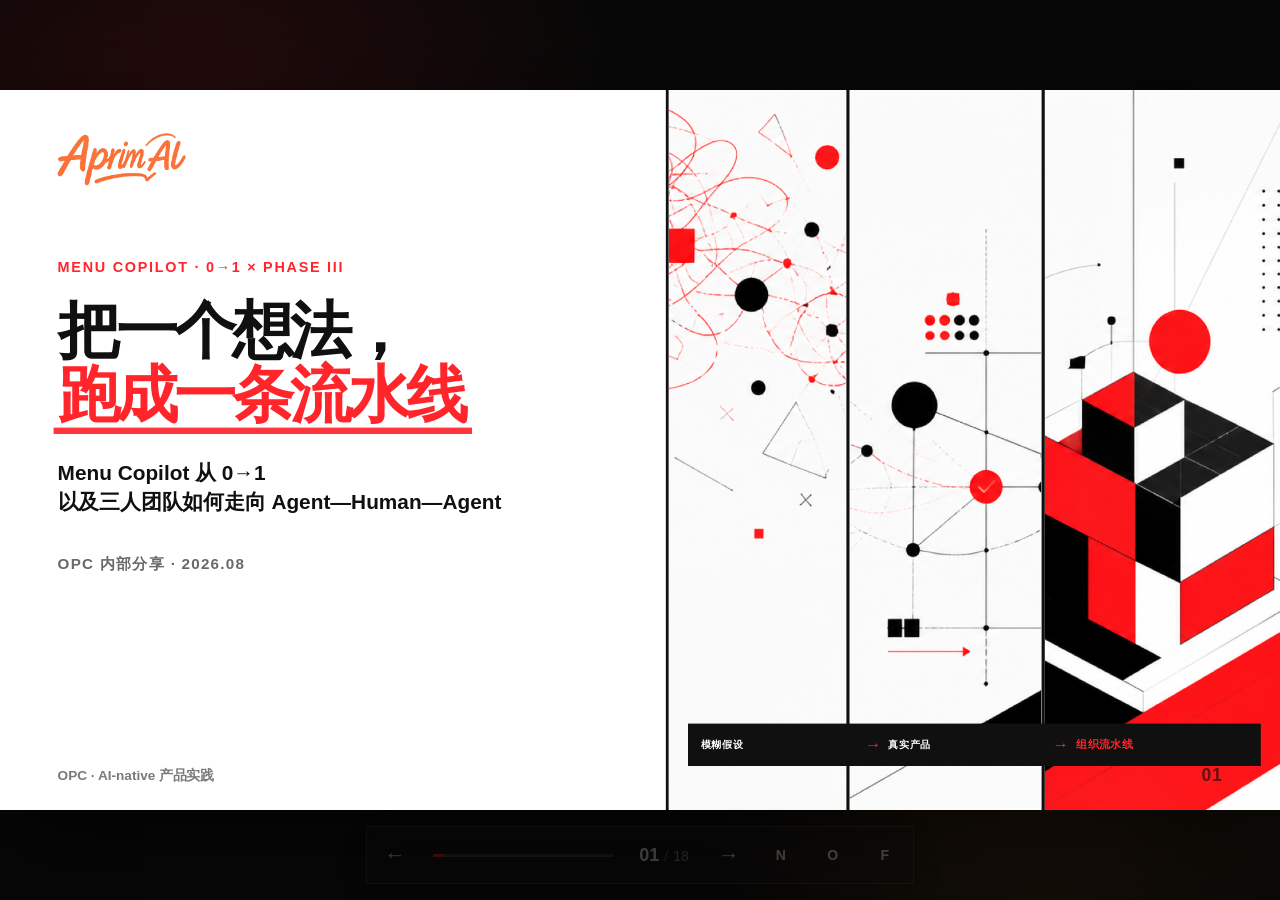
==== commit 77fec408: "feat: expand Phase III deck with agent orchestration" ====
--- a/phase-iii/index.html
+++ b/phase-iii/index.html
@@ -5,7 +5,7 @@
   <meta name="viewport" content="width=device-width, initial-scale=1, viewport-fit=cover">
   <meta name="theme-color" content="#101010">
   <title>把一个想法，跑成一条流水线｜Aprim Menu Copilot 0→1 × Phase III</title>
-  <meta name="description" content="Aprim Menu Copilot 从 0 到 1，以及三人团队如何从 AI 个人提效走向 Agent—Human—Agent 流水线。">
+  <meta name="description" content="Aprim Menu Copilot 从 0 到 1，以及三人团队如何从产品、UI、数据闭环走向 Agent—Human—Agent 流水线。">
   <link rel="stylesheet" href="../deck.css">
 </head>
 <body class="phase-iii-deck">
@@ -31,7 +31,7 @@
           </figure>
           <div class="cover-foot">OPC · AI-native 产品实践</div>
           <div class="folio">01</div>
-          <aside class="speaker-note">开场先给结论：这不是一个“AI 帮我们写代码”的故事。前半段用 Menu Copilot 说明小团队怎样把模糊机会压成可验证产品；后半段回答更重要的问题——怎样把个人速度变成组织吞吐，让工作在 Agent、人和系统之间自动接力。<strong>[Sources]</strong> 产品文档/01-产品概览/OPC-产品组合与验证.md；产品文档/01-产品概览/Menu-Copilot-产品总览.md；https://cooper.didichuxing.com/knowledge/2204862693540/2208863438042；封面理念视觉由 OpenAI 图像生成。</aside>
+          <aside class="speaker-note">先给全场一个预告：前半段讲三个人怎样把一个模糊机会压成真实产品，后半段讲怎样把已经跑通的局部闭环，升级为 Phase III 的组织流水线。重点不是“AI 写了多少代码”，而是产品、UI、数据与责任怎样真正接起来。<strong>[Sources]</strong> 产品文档/01-产品概览/OPC-产品组合与验证.md；产品文档/01-产品概览/Menu-Copilot-产品总览.md；https://cooper.didichuxing.com/knowledge/2204862693540/2208863438042；封面理念视觉由 OpenAI 图像生成。</aside>
         </section>
 
         <section class="slide slide-statement ink" id="slide-2" data-title="0→1 真正难的，不是把页面做出来" aria-hidden="true">
@@ -39,27 +39,63 @@
           <div class="statement-wrap">
             <p class="statement-index">01 / REALITY</p>
             <h2>0→1 真正难的，<br><span class="strike-word">不是</span>把页面做出来</h2>
-            <p class="statement-answer">而是把方向、数据、体验、工程和商业边界，<br>持续压到同一个<span>可验证闭环</span>里。</p>
+            <p class="statement-answer">而是让方向、数据、体验、工程、责任与价值，<br>同时进入一个<span>可验证闭环</span>。</p>
           </div>
           <div class="footer light">OPC · AI-native 产品实践</div><div class="folio light">02</div>
-          <aside class="speaker-note">页面、原型甚至代码都可以很快生成，但“谁愿意用、为什么用、如何安全生效、如何证明价值”仍然要一层层回答。AI-native 的第一步不是自动化，而是把问题和验收标准定义清楚。<strong>[Sources]</strong> 产品文档/01-产品概览/OPC-产品组合与验证.md；文档维护/团队协作与运营规范.md。</aside>
-        </section>
-
-        <section class="slide slide-start coral" id="slide-3" data-title="三个人的约束，逼我们先选对问题" aria-hidden="true">
-          <div class="kicker light">起点 · 资源少，问题必须选得准</div>
-          <div class="start-number"><strong>3</strong><span>人左右</span><p>不是卖惨。<br>它让我们无法用人力掩盖错误方向。</p></div>
-          <div class="start-decisions">
-            <div><b>01</b><strong>小场景</strong><span>输入明确，几分钟看到结果</span></div>
-            <div><b>02</b><strong>强痛点</strong><span>商家一眼能判断值不值得改</span></div>
-            <div><b>03</b><strong>可闭环</strong><span>诊断、确认、发布与回滚能连起来</span></div>
-          </div>
-          <div class="start-choice"><span>所以，第一款产品选择了</span><strong>菜单</strong><i>真实 · 高频 · 可见 · 可行动</i></div>
-          <div class="footer light">OPC · AI-native 产品实践</div><div class="folio light">03</div>
-          <aside class="speaker-note">原来的“团队约束”和“为什么做菜单”合成一页。三人团队意味着不能大而全，也不能用演示效果替代真实价值。我们在菜单、评论、私域营销等方向中先选菜单，因为输入和结果最具体，也最容易跑出端到端闭环。<strong>[Sources]</strong> 产品文档/01-产品概览/OPC-产品组合与验证.md；wiki/组织与战略/OPC产品选择与验证方法.md；产品文档/01-产品概览/巴西市场与增长基础.md。</aside>
-        </section>
-
-        <section class="slide slide-evidence soft" id="slide-4" data-title="69 家门店把感觉变成事实" aria-hidden="true">
-          <div class="kicker">证据 · 69 家门店 / 2,564 道菜 / 409 个分类</div>
+          <aside class="speaker-note">AI 可以很快生成页面、原型和代码，但真实产品要同时回答六类问题：方向对不对、证据够不够、体验是否清楚、工程能否稳定运行、出了问题谁负责、上线后是否创造价值。少一个，都只能叫演示。<strong>[Sources]</strong> 产品文档/01-产品概览/OPC-产品组合与验证.md；文档维护/团队协作与运营规范.md。</aside>
+        </section>
+
+        <section class="slide slide-difficulty paper" id="slide-3" data-title="看起来是一张页面，实际上要同时过六道关" aria-hidden="true">
+          <div class="kicker">难度全景 · 六层必须同时成立</div>
+          <h2>看起来是一张页面，<br>实际上要同时过<em>六道关。</em></h2>
+          <div class="difficulty-stack" aria-label="从方向到价值的六层产品难度">
+            <div><b>01</b><strong>方向</strong><span>值得做什么</span><small>用户与市场</small></div>
+            <div><b>02</b><strong>证据</strong><span>问题是否真实</span><small>样本与规则</small></div>
+            <div><b>03</b><strong>体验</strong><span>用户能否理解</span><small>流程与 UI</small></div>
+            <div><b>04</b><strong>工程</strong><span>结果能否稳定生效</span><small>系统与测试</small></div>
+            <div><b>05</b><strong>责任</strong><span>风险由谁放行</span><small>权限与回滚</small></div>
+            <div class="difficulty-value"><b>06</b><strong>价值</strong><span>上线后是否有效</span><small>埋点与实验</small></div>
+          </div>
+          <p class="difficulty-thesis"><strong>难点不是六件事各做一次，</strong><span>而是每次范围变化，都要让六层重新对齐。</span></p>
+          <div class="footer">OPC · AI-native 产品实践</div><div class="folio">03</div>
+          <aside class="speaker-note">这一页给观众一个难度地图。产品从 0 到 1 不是从设计到开发的一条直线，而是六层约束互相咬合：换一个范围，样本、交互、技术、安全和指标都可能重来。后面每一个真实案例，都可以回到这六层来理解。<strong>[Sources]</strong> 产品文档/01-产品概览/OPC-产品组合与验证.md；产品文档/02-功能规范/Menu-Copilot-数据指标与实验.md；产品文档/03-架构设计/Menu-Copilot-系统架构.md。</aside>
+        </section>
+
+        <section class="slide slide-roles paper" id="slide-4" data-title="不把边界当作停工理由" aria-hidden="true">
+          <div class="kicker">协作方式 · 不把边界当作停工理由</div>
+          <h2>三个人不是守住三个岗位。<br>我们共同覆盖<em>一整条产品生命周期。</em></h2>
+          <div class="role-count" aria-label="十九种角色能力"><strong>19</strong><span>类能力判断</span></div>
+          <div class="role-map" aria-label="从洞察、定义、实现、交付到增长的角色覆盖地图">
+            <section class="role-phase"><header><b>01</b><strong>看见机会</strong><span>INSIGHT</span></header><ul><li>用户研究</li><li>市场研究</li><li>数据分析</li></ul></section>
+            <section class="role-phase"><header><b>02</b><strong>定义产品</strong><span>DEFINE</span></header><ul><li>产品经理</li><li>交互设计</li><li>UI 设计</li></ul></section>
+            <section class="role-phase"><header><b>03</b><strong>把它做出</strong><span>BUILD</span></header><ul><li>前端工程</li><li>后端工程</li><li>AI / 算法</li><li>数据工程 / 埋点</li></ul></section>
+            <section class="role-phase"><header><b>04</b><strong>安全交付</strong><span>DELIVER</span></header><ul><li>测试 / QA</li><li>i18n / 本地化</li><li>发布运维</li><li>安全 / 隐私</li></ul></section>
+            <section class="role-phase role-growth"><header><b>05</b><strong>找到用户</strong><span>GROWTH</span></header><ul><li>产品运营</li><li>商家运营</li><li>BD / 客户成功</li><li>内容 / 自媒体</li><li>增长投放</li></ul></section>
+          </div>
+          <div class="role-boundary" aria-label="传统边界分工与结果共同负责模式对比">
+            <span><b>传统边界分工</b><small>“这不是我的范围”</small><em>模糊地带 → 等待 · 转交 · 扯皮</em></span>
+            <i>→</i>
+            <strong><b>结果共同负责</b><small>“谁最接近结果，谁推动闭环”</small><em>Agent 跨界补位 · Human Gate 放行</em></strong>
+          </div>
+          <div class="footer">OPC · AI-native 产品实践</div><div class="folio">04</div>
+          <aside class="speaker-note">传统协作强调岗位边界，明确区域效率高，但产品 0 到 1 恰恰充满“既像产品、又像设计、也像工程”的模糊地带，容易等待、转交和争责任。我们的方式不是取消专业判断，而是共同对结果负责：谁最接近结果谁推动闭环，Agent 补齐跨界执行，人只在明确的专业 Gate 承担责任。十九不是“节省了十九个 HC”，而是这次工作实际跨越了十九类能力判断。<strong>[Sources]</strong> 文档维护/团队协作与运营规范.md；产品文档/02-功能规范/Menu-Copilot-数据指标与实验.md；产品文档/02-功能规范/Menu-Copilot-获客与Showcase.md；产品文档/05-发布记录/Menu-Copilot-发布记录.md。</aside>
+        </section>
+
+        <section class="slide slide-choice paper" id="slide-5" data-title="为什么先做菜单" aria-hidden="true">
+          <div class="kicker">方向关 · 小场景、强痛点、可闭环</div>
+          <div class="choice-photo"><img src="../assets/pain-1.webp" alt="餐厅为菜品拍摄真实素材的场景"></div>
+          <div class="choice-copy">
+            <p class="cross-question">我们没有先问<br><del>“AI 能做什么？”</del></p>
+            <h2>而是先问：商家能否在几分钟内——</h2>
+            <ul class="verb-list"><li><span>看见</span>问题</li><li><span>理解</span>建议</li><li><span>完成</span>一个安全动作</li></ul>
+          </div>
+          <div class="choice-reason"><span>所以，第一款产品选择了</span><strong>菜单</strong><i>真实 · 高频 · 可见 · 可行动</i></div>
+          <div class="footer">OPC · AI-native 产品实践</div><div class="folio">05</div>
+          <aside class="speaker-note">三人团队不能用人力掩盖错误方向。我们同时看过菜单、评论、私域营销等方向，先选菜单，是因为输入和结果最具体，商家能够在几分钟内判断建议是否有用，也容易建立从诊断到生效的闭环。<strong>[Sources]</strong> 产品文档/01-产品概览/OPC-产品组合与验证.md；wiki/组织与战略/OPC产品选择与验证方法.md；产品文档/01-产品概览/巴西市场与增长基础.md。</aside>
+        </section>
+
+        <section class="slide slide-evidence soft" id="slide-6" data-title="69 家门店把感觉变成事实" aria-hidden="true">
+          <div class="kicker">证据关 · 69 家门店 / 2,564 道菜 / 409 个分类</div>
           <h2>样本把“感觉有问题”，<br>变成了可以讨论的事实。</h2>
           <div class="evidence-rule" aria-hidden="true"></div>
           <div class="metrics">
@@ -68,74 +104,113 @@
             <div class="metric"><strong>7.4<sup>%</sup></strong><p>同店重复名称</p><span>190 道菜</span></div>
           </div>
           <p class="method-note"><strong>样本口径</strong><span>另有 14.2% 的分类仅含 1 道菜。样本后 50 店按“至少一张真实图片”筛选，不能外推为巴西市场总体比例。</span></p>
-          <div class="folio">04</div>
-          <aside class="speaker-note">只讲三个数字：44.3%、27.6%、7.4%。它们不是市场规模预测，而是机会发现证据：问题存在、用户能理解，也可以被产品化处理。<strong>[Sources]</strong> 产品文档/01-产品概览/AI菜单诊断-BRD.md；wiki/产品/Anota菜单样本与诊断规则.md。</aside>
-        </section>
-
-        <section class="slide slide-three-phase ink" id="slide-5" data-title="24 天，完成三次收敛" aria-hidden="true">
-          <div class="kicker light">时间线 · 2026.07.20—08.12</div>
+          <div class="folio">06</div>
+          <aside class="speaker-note">这三个数字不是为了证明一个宏大的市场结论，而是把机会变成可检验的问题。更重要的是，我们保留了样本口径和偏差说明，避免 AI 把局部样本包装成确定事实。<strong>[Sources]</strong> 产品文档/01-产品概览/AI菜单诊断-BRD.md；wiki/产品/Anota菜单样本与诊断规则.md。</aside>
+        </section>
+
+        <section class="slide slide-three-phase ink" id="slide-7" data-title="24 天，完成三次收敛" aria-hidden="true">
+          <div class="kicker light">范围收敛 · 2026.07.20—08.12</div>
           <h2>24 天不是“做完一版”，<br>而是连续完成<em>三次收敛。</em></h2>
           <div class="phase-rail">
-            <section><time>07.20—07.23</time><b>01</b><strong>机会 → 可解释原型</strong><span>菜单样本、规则、Agent、ChangeSet 与安全边界</span></section>
-            <i>→</i>
-            <section><time>07.27—07.31</time><b>02</b><strong>原型 → 工程与共创</strong><span>Next.js、Mock / Live、Showcase、BD 现场选择</span></section>
-            <i>→</i>
+            <section><time>07.20—07.23</time><b>01</b><strong>机会 → 可解释原型</strong><span>菜单样本、规则、Agent、ChangeSet 与安全边界</span></section><i>→</i>
+            <section><time>07.27—07.31</time><b>02</b><strong>原型 → 工程与共创</strong><span>Next.js、Mock / Live、Showcase、BD 现场选择</span></section><i>→</i>
             <section><time>08.01—08.12</time><b>03</b><strong>单线 → 双轨验证</strong><span>图片 MVP 快速验证；菜单诊断推进平台闭环</span></section>
           </div>
-          <p class="phase-invariant"><small>每次收敛都保留四条底线</small><strong>真实输入 · 可解释建议 · 人工确认 · 可审计与回滚</strong></p>
-          <div class="footer light">OPC · AI-native 产品实践</div><div class="folio light">05</div>
-          <aside class="speaker-note">把原来的七个时间点和五次范围变化压成三段。第一段找到问题和规则；第二段把它工程化并进入业务共创；第三段根据平台依赖拆成图片 MVP 与菜单诊断双轨。多次变化不是摇摆，而是证据不断写进边界。<strong>[Sources]</strong> 产品文档/05-发布记录/Menu-Copilot-发布记录.md；产品文档/05-发布记录/产品决策日志.md；产品文档/02-功能规范/Menu-Copilot-路线图与验证计划.md。</aside>
-        </section>
-
-        <section class="slide slide-user-loop paper" id="slide-6" data-title="商家不是来用 AI，而是完成一次安全动作" aria-hidden="true">
-          <div class="kicker">产品定义 · 用户只关心结果和风险</div>
-          <h2>商家不是来“使用 AI”，<br>而是来完成一次<em>安全动作。</em></h2>
-          <div class="merchant-questions">
-            <span><b>01</b>最值得先改什么？</span><span><b>02</b>建议符合真实菜品吗？</span><span><b>03</b>改错了能不能撤回？</span>
-          </div>
-          <div class="merchant-path">
-            <div><b>看见</b><span>真实菜单问题</span></div><i>→</i>
-            <div><b>理解</b><span>证据与优先级</span></div><i>→</i>
-            <div class="merchant-gate"><b>确认</b><span>逐字段选择</span></div><i>→</i>
-            <div><b>生效</b><span>发布、核对、重试</span></div><i>→</i>
-            <div><b>观察</b><span>保留、复用、回滚</span></div>
-          </div>
-          <p class="merchant-thesis">“生成完成” <strong>永远不等于</strong> “商家已采纳”</p>
-          <div class="footer">OPC · AI-native 产品实践</div><div class="folio">06</div>
-          <aside class="speaker-note">商家不需要学习 Prompt。他只需要判断最该改什么、建议是否真实、改错能否撤回。因此体验必须从诊断走到确认、生效和观察；生成只是中间能力，不是业务结果。<strong>[Sources]</strong> 产品文档/01-产品概览/AI菜单诊断-BRD.md；产品文档/01-产品概览/Menu-Copilot-产品总览.md；产品文档/02-功能规范/Menu-Copilot-诊断与建议采用.md。</aside>
-        </section>
-
-        <section class="slide slide-runtime paper" id="slide-7" data-title="产品本身，已经是一条受控的 Agent—Human—Agent 流水线" aria-hidden="true">
-          <div class="kicker">产品运行时 · 先把能力和责任分开</div>
-          <h2>产品本身，已经是一条受控的<br><em>Agent—Human—Agent</em> 流水线。</h2>
-          <div class="runtime-pipeline">
-            <div><b>01</b><strong>菜单快照</strong><span>真实输入</span></div><i>→</i>
-            <div><b>02</b><strong>规则引擎</strong><span>确定性事实</span></div><i>→</i>
-            <div class="agent-node"><b>03</b><strong>优化 Agent</strong><span>候选与置信度</span></div><i>→</i>
-            <div><b>04</b><strong>ChangeSet</strong><span>before / after</span></div><i>→</i>
-            <div class="human-node"><b>05</b><strong>商家确认</strong><span>责任闸门</span></div><i>→</i>
-            <div class="release-node"><b>06</b><strong>Apply Service</strong><span>审计 / 回滚</span></div>
-          </div>
-          <p class="runtime-thesis">Agent 不直接写线上：<strong>生成与生效必须分开。</strong></p>
-          <div class="safety-line"><strong>确定性发布</strong><span>权限校验</span><span>幂等与重试</span><span>发布后回读</span><span>逐项审计</span><span>失败可回滚</span></div>
-          <div class="footer">OPC · AI-native 产品实践</div><div class="folio">07</div>
-          <aside class="speaker-note">这是从产品设计进入组织协作的桥。菜单快照、规则结果、ChangeSet、人工确认和发布证据都是结构化工件；Agent 负责生成，人负责事实与风险，Apply Service 负责确定性执行。这个产品运行时已经呈现 V3.0 的基本形态。<strong>[Sources]</strong> 产品文档/03-架构设计/Menu-Copilot-系统架构.md；wiki/产品/AI菜单优化Agent与ChangeSet架构.md；产品文档/02-功能规范/Menu-Copilot-发布与版本治理.md。</aside>
-        </section>
-
-        <section class="slide slide-maturity soft" id="slide-8" data-title="真正的升级，不是多一个 Copilot，而是改变交接界面" aria-hidden="true">
-          <div class="kicker">组织演进 · 个人速度不等于系统吞吐</div>
-          <h2>真正的升级，不是多一个 Copilot，<br>而是<em>改变交接界面。</em></h2>
-          <div class="maturity-grid">
-            <section><b>V1.0</b><strong>Human to Human</strong><span>会议、文档和口头同步驱动；上下文反复丢失。</span><small>人搬运信息</small></section>
-            <section><b>V2.0</b><strong>Human—Agent—Human</strong><span>每个人都有 Copilot；部门墙与非标交付物仍然存在。</span><small>人发起、再转交</small></section>
-            <section class="maturity-v3"><b>V3.0 · PHASE III</b><strong>Agent—Human—Agent</strong><span>结构化工件自动流转；人在专业责任点审批、驳回或接管。</span><small>系统接力，人来放行</small></section>
-          </div>
+          <p class="phase-invariant"><small>范围不断变，四条底线没有变</small><strong>真实输入 · 可解释建议 · 人工确认 · 可审计与回滚</strong></p>
+          <div class="footer light">OPC · AI-native 产品实践</div><div class="folio light">07</div>
+          <aside class="speaker-note">多次变化不是摇摆，而是证据不断写进边界。每次收敛都要重新对齐前面六层：样本怎么变、UI 怎么变、依赖怎么变、风险怎么控制、后面怎么测价值。最后把高依赖的菜单诊断与低依赖的图片 MVP 拆成双轨。<strong>[Sources]</strong> 产品文档/05-发布记录/Menu-Copilot-发布记录.md；产品文档/05-发布记录/产品决策日志.md；产品文档/02-功能规范/Menu-Copilot-路线图与验证计划.md。</aside>
+        </section>
+
+        <section class="slide slide-loop-system paper" id="slide-8" data-title="一个真实产品，至少要跑通三个闭环" aria-hidden="true">
+          <div class="kicker">完整系统 · 不是一条线，而是三个相互驱动的环</div>
+          <h2>一个真实产品，至少要跑通<br><em>三个闭环。</em></h2>
+          <div class="loop-system" aria-label="产品执行、UI 生产和数据学习三个闭环">
+            <section class="loop-system-product"><b>01 / PRODUCT</b><strong>产品执行闭环</strong><span>从真实输入，到建议、确认、生效与回滚</span><small>回答：能不能安全地用？</small></section>
+            <section class="loop-system-ui"><b>02 / UI</b><strong>UI 生产闭环</strong><span>从目标、发散、人工守门，到真实界面</span><small>回答：用户能不能理解？</small></section>
+            <section class="loop-system-data"><b>03 / DATA</b><strong>数据学习闭环</strong><span>从埋点、分析、需求候选，到下一轮实验</span><small>回答：上线后有没有价值？</small></section>
+            <div class="loop-system-core"><span>真实产品</span><strong>MENU<br>COPILOT</strong><small>每一轮都产生<br>下一轮的证据</small></div>
+          </div>
+          <div class="loop-system-legend"><span>执行结果写入数据</span><i>→</i><span>数据改变产品判断</span><i>→</i><span>判断重新塑造 UI 与实现</span></div>
           <div class="footer">OPC · AI-native 产品实践</div><div class="folio">08</div>
-          <aside class="speaker-note">V1 靠人对人；V2 给每个人配 Copilot，个人变快但组织仍靠人搬运；V3 把交付物标准化，让 Agent 接力执行，人只在责任点放行。关键变化不是 Agent 数量，而是上下游之间的契约。<strong>[Sources]</strong> https://cooper.didichuxing.com/knowledge/2204862693540/2208863438042。</aside>
-        </section>
-
-        <section class="slide slide-phase-three ink" id="slide-9" data-title="Agent 接力，人类在四个责任点放行" aria-hidden="true">
-          <div class="phase-badge">PHASE III · V3.0</div>
+          <aside class="speaker-note">这页是全篇结构的中轴。前面讲为什么难，后面用三个真实闭环把难度落到工作现场。产品执行闭环保证能安全完成动作，UI 生产闭环保证人能理解和使用，数据学习闭环保证上线之后继续产生证据。三个环缺一个，产品就停在演示、工具或一次性项目。<strong>[Sources]</strong> 产品文档/01-产品概览/Menu-Copilot-产品总览.md；产品文档/03-架构设计/Menu-Copilot-系统架构.md；产品文档/02-功能规范/Menu-Copilot-数据指标与实验.md。</aside>
+        </section>
+
+        <section class="slide slide-product-loop paper" id="slide-9" data-title="产品闭环：AI 生成候选，系统保证安全生效" aria-hidden="true">
+          <div class="kicker">闭环 01 · Product execution</div>
+          <h2>AI 生成候选，<br>产品必须保证它<em>安全生效。</em></h2>
+          <div class="product-shots" aria-label="Menu Copilot 诊断与机会页面">
+            <figure><img src="../assets/feature-diagnosis.webp" alt="Menu Copilot 菜单诊断页面"><figcaption>真实诊断</figcaption></figure>
+            <figure><img src="../assets/feature-opportunities.webp" alt="Menu Copilot 优化机会页面"><figcaption>优化机会</figcaption></figure>
+          </div>
+          <div class="product-pipeline" aria-label="从菜单快照到发布回读的产品执行闭环">
+            <div><b>01</b><strong>真实菜单</strong><span>快照与权限</span></div><i>→</i>
+            <div><b>02</b><strong>规则 + Agent</strong><span>事实与候选</span></div><i>→</i>
+            <div><b>03</b><strong>ChangeSet</strong><span>before / after</span></div><i>→</i>
+            <div class="product-human"><b>04</b><strong>商家确认</strong><span>逐字段放行</span></div><i>→</i>
+            <div class="product-release"><b>05</b><strong>Apply + 回读</strong><span>审计、重试、回滚</span></div>
+          </div>
+          <div class="product-safety"><strong>生成完成 ≠ 产品完成</strong><span>授权</span><span>幂等</span><span>重试</span><span>审计</span><span>回读</span><span>回滚</span></div>
+          <div class="footer">OPC · AI-native 产品实践</div><div class="folio">09</div>
+          <aside class="speaker-note">这是第一种难：模型输出只是候选，不能直接写线上。真实产品还要处理数据授权、权限、幂等、失败重试、人工确认、发布后回读、逐项审计和回滚。产品本身已经是 Agent—Human—Agent：Agent 生成，人承担事实与风险，系统确定性执行。<strong>[Sources]</strong> 产品文档/03-架构设计/Menu-Copilot-系统架构.md；wiki/产品/AI菜单优化Agent与ChangeSet架构.md；产品文档/02-功能规范/Menu-Copilot-发布与版本治理.md；用户提供的 Menu Copilot 页面截图。</aside>
+        </section>
+
+        <section class="slide slide-ui-collab paper" id="slide-10" data-title="UI 闭环：AI 发散，人守住真实体验" aria-hidden="true">
+          <div class="kicker">闭环 02 · UI production</div>
+          <h2>AI 能快速生成十个方案，<br>但不能替我们判断<em>哪一个值得上线。</em></h2>
+          <div class="ui-story" aria-label="从描述需求、AI 批量生成，到人工比较调整和真实页面的 UI 协作过程">
+            <figure class="ui-step ui-step-one">
+              <div class="ui-prompt"><b>01</b><strong>先定义目标</strong><p>用户是谁、这一屏解决什么、信息层级与气质怎样。</p></div>
+              <div class="ui-shot"><img src="../assets/ui-iteration-canvas.png" alt="Figma 画布中由 AI 快速生成的大量菜单产品界面方案"></div>
+              <figcaption><strong>AI 负责铺开可能性</strong><span>从描述到骨架，快速形成可以比较的方向</span></figcaption>
+            </figure><i class="ui-arrow" aria-hidden="true">→</i>
+            <figure class="ui-step ui-step-two">
+              <div class="ui-shot"><img src="../assets/ui-landing-iterations.png" alt="Figma 画布中对落地页结构、内容和视觉进行多轮比较调整"></div>
+              <figcaption><b>02</b><strong>人在画布里收敛</strong><span>比较、删改和重组比例、层级、留白与交互</span></figcaption>
+            </figure><i class="ui-arrow" aria-hidden="true">→</i>
+            <figure class="ui-step ui-step-three">
+              <div class="ui-shot"><img src="../assets/aprim-homepage.png" alt="经过多轮人机协作收敛后的 Aprim 产品首页"></div>
+              <figcaption><b>03</b><strong>守门后进入产品</strong><span>品牌一致、信息清楚、真正可用，才成为最终方案</span></figcaption>
+            </figure>
+          </div>
+          <div class="ui-thesis"><span><b>AI 擅长</b><strong>发散 · 骨架 · 第一版</strong></span><span><b>人来守门</b><strong>比例 · 层级 · 交互 · 品牌</strong></span></div>
+          <div class="footer">OPC · AI-native 产品实践</div><div class="folio">10</div>
+          <aside class="speaker-note">第二种难不是把界面画出来，而是判断。AI 能把描述快速变成很多第一版，但比例、层级、留白、交互细节与品牌一致性仍然不稳定。人的价值是带着产品目标比较、删改和重组，并把最终判断沉淀为设计 token、组件和状态规则，交给开发 Agent 继续接力。<strong>[Sources]</strong> 用户提供的两张 Figma 过程截图与 Aprim 产品首页截图。</aside>
+        </section>
+
+        <section class="slide slide-insight paper" id="slide-11" data-title="数据闭环：上线后，才开始回答有没有价值" aria-hidden="true">
+          <div class="kicker">闭环 03 · Data learning</div>
+          <h2>产品上线只回答“能不能用”，<br>埋点才开始回答<em>“有没有价值”。</em></h2>
+          <figure class="posthog-proof">
+            <img src="../assets/posthog-acquisition-content.png" alt="Aprim Landing 在 PostHog 中的 Acquisition & Content 看板">
+            <figcaption><b>真实看板</b><span>CTA 点击 · 内容区块到达 · 时间趋势</span></figcaption>
+          </figure>
+          <div class="insight-loop compact" aria-label="从埋点到新需求再到实验的数据闭环">
+            <div><b>01</b><strong>埋点回流</strong><span>访问、区块、CTA<br>以及产品关键动作</span></div><i>↓</i>
+            <div><b>02</b><strong>AI 分析</strong><span>漏斗、流失、分群<br>异常与内容偏好</span></div><i>↓</i>
+            <div><b>03</b><strong>需求候选</strong><span>问题、证据、方案<br>成功标准与优先级</span></div><i>↓</i>
+            <div class="human-check"><b>04</b><strong>人审后实验</strong><span>确认样本、价值与风险<br>实现、发布、再观察</span></div>
+          </div>
+          <p class="insight-thesis">AI 可以主动发现问题并提出需求；是否立项，仍由人结合样本质量、业务价值和风险判断。</p>
+          <div class="footer">OPC · AI-native 产品实践</div><div class="folio">11</div>
+          <aside class="speaker-note">第三种难是把上线变成学习。埋点不仅统计访问量，还要和产品问题、成功标准以及下一轮实验相连。AI 可以读取漏斗、流失、分群和内容偏好，形成带证据的需求候选；人仍要判断样本是否可信、需求是否值得做、有没有错误归因。<strong>[Sources]</strong> 用户提供的 Aprim Landing PostHog Acquisition & Content 看板截图；产品文档/02-功能规范/Menu-Copilot-数据指标与实验.md；raw/codex/2026-08-06/AI菜单/Aprim-PostHog埋点与隐私策略.md。</aside>
+        </section>
+
+        <section class="slide slide-bridge ink" id="slide-12" data-title="V3 不是取消分工，而是消灭边界上的等待" aria-hidden="true">
+          <div class="kicker light">协作升级 · 把模糊地带从无人区变成共同完成区</div>
+          <h2>V3 不是取消专业分工，<br>而是消灭<em>边界上的等待。</em></h2>
+          <div class="bridge-matrix" aria-label="产品、UI、数据三个闭环的 Agent、人类责任和结构化工件">
+            <header><span>闭环</span><span>Agent 先执行</span><span>Human Gate</span><span>工件写回</span></header>
+            <div><strong>产品</strong><span>诊断与生成</span><span>事实、风险、采纳</span><span>ChangeSet / 发布证据</span></div>
+            <div><strong>UI</strong><span>发散与骨架</span><span>层级、交互、品牌</span><span>Design Tokens / 状态</span></div>
+            <div><strong>数据</strong><span>漏斗与异常分析</span><span>样本、价值、优先级</span><span>Experiment Brief / Eval</span></div>
+          </div>
+          <div class="bridge-shift"><span><b>传统协作 / V2.5</b>岗位各守边界；模糊地带靠人转交、补上下文、争责任</span><i>→</i><strong><b>结果协作 / V3.0</b>工件被系统自动认领和接力；人在责任 Gate 对结果放行</strong></div>
+          <div class="footer light">OPC · AI-native 产品实践</div><div class="folio light">12</div>
+          <aside class="speaker-note">传统边界分工的问题，不在明确工作，而在模糊地带：需要跨产品、设计、研发和数据判断时，最容易出现等待、反复解释和责任争议。V3 的解决方式是让结构化工件被系统自动认领与接力，Agent 跨边界执行；人不再搬运信息，而是在清楚的责任 Gate 审批、驳回或接管。这样既保留专业责任，也不让岗位边界成为停工理由。<strong>[Sources]</strong> 文档维护/团队协作与运营规范.md；产品文档/03-架构设计/Menu-Copilot-系统架构.md；产品文档/02-功能规范/Menu-Copilot-数据指标与实验.md；https://cooper.didichuxing.com/knowledge/2204862693540/2208863438042。</aside>
+        </section>
+
+        <section class="slide slide-phase-three ink" id="slide-13" data-title="Phase III：Agent 接力，人类在责任点放行" aria-hidden="true">
+          <div class="phase-badge">PHASE III · V3.0 · MULTICA × DEEPSEEK V4 FLASH</div>
           <h2>Agent 接力，<br>人类在四个<em>责任点</em>放行。</h2>
           <div class="phase-pipeline" aria-label="从 PM Agent 到 Release 的 Agent Human Agent 流水线">
             <div class="phase-agent"><strong>PM<br>Agent</strong><span>需求草案</span></div><i>→</i>
@@ -149,101 +224,85 @@
             <div class="phase-release"><strong>Release</strong><span>证据归档</span></div>
           </div>
           <p class="phase-three-thesis">自动流转的是工件，<strong>不是责任。</strong></p>
-          <div class="footer light">OPC · AI-native 产品实践</div><div class="folio light">09</div>
-          <aside class="speaker-note">这是全场最重要的一页。PM、Design、Dev、QA Agent 持续接力；人类分别对业务边界、审美规范、架构质量和最终质量负责。人工不是随机插入，而是明确的 Gate；审批、驳回和接管都要留下证据并触发下一步。<strong>[Sources]</strong> https://cooper.didichuxing.com/knowledge/2204862693540/2208863438042。</aside>
-        </section>
-
-        <section class="slide slide-artifact-flow paper" id="slide-10" data-title="自动流转的是工件，不是责任" aria-hidden="true">
-          <div class="kicker">交接契约 · 让下一环节不再重新理解</div>
-          <h2>自动流转的是<em>工件</em>，<br>专业责任仍由人承担。</h2>
-          <div class="artifact-rail">
-            <div><b>01</b><strong>Req Schema</strong><span>目标、范围、边界、验收标准</span></div><i>→</i>
-            <div><b>02</b><strong>UI + Design Tokens</strong><span>页面状态、交互、文案和视觉规范</span></div><i>→</i>
-            <div><b>03</b><strong>PR + Build</strong><span>代码、变更说明、可访问预览</span></div><i>→</i>
-            <div><b>04</b><strong>Test + Eval</strong><span>用例、自动评测、失败与回归证据</span></div><i>→</i>
-            <div><b>05</b><strong>Release Evidence</strong><span>部署、回读、观测、审计与回滚</span></div>
-          </div>
-          <div class="responsibility-rail"><span>业务边界</span><span>审美规范</span><span>架构质量</span><span>质量放行</span><span>线上责任</span></div>
-          <p class="artifact-thesis">修改、驳回与失败不止是沟通结果，<strong>还要写回 Eval 与组织知识。</strong></p>
-          <div class="footer">OPC · AI-native 产品实践</div><div class="folio">10</div>
-          <aside class="speaker-note">V3.0 要求每个交接物都有 Schema、状态和验收证据。需求不是一段聊天，设计不是一张截图，研发不是一个口头“好了”，测试也不是一句“应该没问题”。驳回原因和人工修改必须回到 Eval 与知识库，下一轮 Agent 才会真正变好。<strong>[Sources]</strong> https://cooper.didichuxing.com/knowledge/2204862693540/2208863438042；文档维护/团队协作与运营规范.md；AGENTS.md.md。</aside>
-        </section>
-
-        <section class="slide slide-case soft" id="slide-11" data-title="局部自动化的价值，是更快形成学习闭环" aria-hidden="true">
+          <div class="footer light">OPC · AI-native 产品实践</div><div class="folio light">13</div>
+          <aside class="speaker-note">这是全场最重要的组织结构。PM、Design、Dev、QA Agent 持续接力；人类分别对业务边界、审美规范、架构质量和最终质量负责。人工不是随机插入，而是明确的 Gate；审批、驳回和接管都要留下证据并触发下一步。<strong>[Sources]</strong> https://cooper.didichuxing.com/knowledge/2204862693540/2208863438042。</aside>
+        </section>
+
+        <section class="slide slide-artifact-cycle paper" id="slide-14" data-title="让工件跑一圈，而不是让人重新讲一遍" aria-hidden="true">
+          <div class="kicker">交接契约 · 每一步都有 Schema、状态和证据</div>
+          <h2>让工件跑一圈，<br>而不是让人<em>重新讲一遍。</em></h2>
+          <div class="artifact-cycle" aria-label="从证据到发布再回到证据的工件闭环">
+            <div><b>01</b><strong>Evidence Brief</strong><span>问题与真实证据</span></div><i>→</i>
+            <div><b>02</b><strong>Req Schema</strong><span>范围、边界、验收</span></div><i>→</i>
+            <div><b>03</b><strong>UI + Tokens</strong><span>状态、交互、规范</span></div><i>→</i>
+            <div><b>04</b><strong>PR + Build</strong><span>代码、变更、预览</span></div><i>→</i>
+            <div><b>05</b><strong>Test + Eval</strong><span>用例、失败、回归</span></div><i>→</i>
+            <div class="artifact-release"><b>06</b><strong>Release Evidence</strong><span>部署、回读、观测</span></div>
+          </div>
+          <div class="artifact-return"><strong>PostHog / 线上行为 / 人工修改 / 驳回原因</strong><i aria-hidden="true"></i><span>写回新的 Evidence Brief 与 Eval，触发下一轮</span></div>
+          <p class="artifact-cycle-thesis">结构化工件解决“自动接力”，<strong>可追溯证据解决“谁来负责”。</strong></p>
+          <div class="footer">OPC · AI-native 产品实践</div><div class="folio">14</div>
+          <aside class="speaker-note">需求不是一段聊天，设计不是一张截图，研发不是一句“好了”，测试也不是一句“应该没问题”。每个工件需要固定结构、状态、验收条件和责任人。发布后的行为、人工修改和驳回原因还要回流到 Evidence Brief 与 Eval，下一轮 Agent 才会真正变好。<strong>[Sources]</strong> https://cooper.didichuxing.com/knowledge/2204862693540/2208863438042；文档维护/团队协作与运营规范.md；AGENTS.md.md；产品文档/02-功能规范/Menu-Copilot-数据指标与实验.md。</aside>
+        </section>
+
+        <section class="slide slide-case soft" id="slide-15" data-title="局部自动化的价值，是更快形成学习闭环" aria-hidden="true">
           <div class="kicker">外部案例 · WhatsApp Bot 自动评测</div>
           <h2>局部自动化一旦闭环，<br>收益来自<em>更快的学习。</em></h2>
-          <div class="case-cycle">
-            <div class="case-old"><small>旧模式</small><strong>≈ 7</strong><span>工作日</span></div>
-            <i>→</i>
-            <div class="case-new"><small>AI 自动评测</small><strong>1–2</strong><span>工作日</span></div>
-          </div>
-          <div class="case-metrics">
-            <div><strong>100%</strong><span>评测覆盖<br><small>旧模式抽样不足 5%</small></span></div>
-            <div><strong>13k</strong><span>每周样本沉淀<br><small>旧模式约 600 条</small></span></div>
-          </div>
+          <div class="case-cycle"><div class="case-old"><small>旧模式</small><strong>≈ 7</strong><span>工作日</span></div><i>→</i><div class="case-new"><small>AI 自动评测</small><strong>1–2</strong><span>工作日</span></div></div>
+          <div class="case-metrics"><div><strong>100%</strong><span>评测覆盖<br><small>旧模式抽样不足 5%</small></span></div><div><strong>13k</strong><span>每周样本沉淀<br><small>旧模式约 600 条</small></span></div></div>
           <p class="case-thesis">自动评测 → 人工复核 → 问题回流 → 下一轮方案</p>
           <p class="case-caveat">案例指标来自分享文档，用于说明组织杠杆，不代表 OPC 当前产出。</p>
-          <div class="footer">OPC · AI-native 产品实践</div><div class="folio">11</div>
-          <aside class="speaker-note">这个案例展示了 V3.0 的收益形态：周期从约七个工作日缩短到一到两天，覆盖从不足 5% 提升到 100%，每周样本从约 600 增加到 13,000。价值不只是少几个人，而是问题更早暴露、方案更快回到下一轮。注意说明：这是分享文档中的案例，不是 OPC 当前成绩。<strong>[Sources]</strong> https://cooper.didichuxing.com/knowledge/2204862693540/2209163705303。</aside>
-        </section>
-
-        <section class="slide slide-readiness ink" id="slide-12" data-title="OPC 已到 2.5，但还没有跑通整条线" aria-hidden="true">
-          <div class="kicker light">现状判断 · 从局部能力走向系统编排</div>
-          <h2>OPC 已经站在 2.5→3.0 的门槛，<br>但还没有跑通<em>整条线。</em></h2>
-          <div class="readiness-grid">
-            <section><b>已经有</b><strong>可复用的底座</strong><ul><li>三人结果型协作</li><li>ChangeSet 与人工确认</li><li>确定性发布与版本证据</li><li>UI、埋点与知识资产</li></ul></section>
-            <section><b>还缺</b><strong>跨角色编排</strong><ul><li>工件 Schema 与任务状态</li><li>Agent 自动接力与驳回</li><li>自动 Eval 与统一审批入口</li><li>权限、审计和生产观测</li></ul></section>
-            <section class="readiness-pilot"><b>先试哪条</b><strong>Aprim 图片 MVP</strong><ul><li>平台依赖较低</li><li>输入输出清晰</li><li>测试基础较完整</li><li>闭环短，适合连续跑三轮</li></ul></section>
-          </div>
-          <p class="readiness-thesis">下一步不是再加一个 Copilot，而是选择一条新项目链路做<em>系统级试点</em>。</p>
-          <div class="footer light">OPC · AI-native 产品实践</div><div class="folio light">12</div>
-          <aside class="speaker-note">我们并不是从零开始：产品运行时已经有 ChangeSet、确认、发布服务、测试和版本证据；UI 迭代、PostHog 数据链路和知识库也提供了上下文资产。但团队交付仍主要靠人发起、搬运和追进度。因此下一步应该选一条低依赖的新链路，补齐编排、Eval、审批和生产观测。<strong>[Sources]</strong> 产品文档/03-架构设计/Menu-Copilot-系统架构.md；产品文档/03-架构设计/Aprim-Food-Photo-AI前端工程基线.md；产品文档/02-功能规范/Menu-Copilot-数据指标与实验.md；文档维护/团队协作与运营规范.md；raw/codex/2026-08-12/AI菜单/APRIM双轨上线Checklist与三人分工.md。</aside>
-        </section>
-
-        <section class="slide slide-roadmap paper" id="slide-13" data-title="90 天，把一条新项目链路跑成可重复流水线" aria-hidden="true">
-          <div class="kicker">90 天试点 · 先证明可重复，再扩大覆盖</div>
-          <h2>只做一件事：把一条新项目链路，<br>跑成<em>可重复流水线。</em></h2>
-          <div class="roadmap-line">
-            <section><time>第 1—4 周</time><b>01</b><strong>标准化工件</strong><span>Req Schema、Design Tokens、PR 模板、Eval 集、审批与退出标准</span></section>
-            <i>→</i>
-            <section><time>第 5—8 周</time><b>02</b><strong>串联 Agent 与 Gate</strong><span>任务自动委派；受控分支开发；自动构建、测试、预览和驳回回流</span></section>
-            <i>→</i>
-            <section><time>第 9—12 周</time><b>03</b><strong>连续交付三轮</strong><span>同一流水线跑三次；测周期、等待、返工、成本、质量与接管率</span></section>
-          </div>
-          <p class="roadmap-rule"><strong>试点原则</strong><span>新项目优先 3.0；高风险动作始终保留 Human Gate；无法证明更优就回退。</span></p>
-          <div class="footer">OPC · AI-native 产品实践</div><div class="folio">13</div>
-          <aside class="speaker-note">第一阶段统一工件和验收；第二阶段让 Agent 自动接力、人工通过标准入口放行；第三阶段连续交付三轮，检验它是不是可重复能力。只跑一次不叫流水线，只在 Demo 中成功也不叫组织能力。<strong>[Sources]</strong> https://cooper.didichuxing.com/knowledge/2204862693540/2208863438042；产品文档/02-功能规范/Menu-Copilot-路线图与验证计划.md；文档维护/团队协作与运营规范.md。</aside>
-        </section>
-
-        <section class="slide slide-phase-metrics soft" id="slide-14" data-title="Phase III 不看用了多少 AI，只看吞吐、质量和风险" aria-hidden="true">
-          <div class="kicker">验收标准 · 衡量系统，不衡量热闹</div>
-          <h2>Phase III 不看“用了多少 AI”，<br>只看<em>吞吐、质量和风险。</em></h2>
-          <div class="phase-metric-grid">
-            <div><strong>70–80%</strong><span>目标场景进入 3.0<br><small>复杂历史场景可保留 2.5</small></span></div>
-            <div><strong>2×</strong><span>组织产出效率<br><small>重点监测 Cycle Time 与等待</small></span></div>
-            <div><strong>100%</strong><span>高风险动作经过人工 Gate<br><small>审批、发布、回滚均可审计</small></span></div>
-          </div>
-          <div class="reality-guards">
-            <span><strong>Demo ≠ 产品</strong>真实数据、授权与交付成立</span>
-            <span><strong>生成 ≠ 采纳</strong>用户确认、保留与复用成立</span>
-            <span><strong>已推送 ≠ 已上线</strong>部署、可用与观测证据成立</span>
-          </div>
-          <p class="metric-note">以上百分比与倍数是 Phase III 目标参考，不是 OPC 已达成绩。</p>
-          <div class="footer">OPC · AI-native 产品实践</div><div class="folio">14</div>
-          <aside class="speaker-note">组织不应该用 Agent 数量、Prompt 数量或代码生成量衡量转型。参考目标是 70%—80% 场景进入 3.0、整体效率约 2 倍；但不能牺牲质量和责任，所以高风险动作必须 100% 经过人工 Gate。OPC 实际验收还要看周期、等待、一次通过率、返工、线上问题、人工接管和审计完整度。<strong>[Sources]</strong> https://cooper.didichuxing.com/knowledge/2204862693540/2208863438042；产品文档/05-发布记录/Menu-Copilot-发布记录.md；产品文档/02-功能规范/Menu-Copilot-数据指标与实验.md。</aside>
-        </section>
-
-        <section class="slide slide-close paper" id="slide-15" data-title="先跑通一条 Agent—Human—Agent 流水线" aria-hidden="true">
+          <div class="footer">OPC · AI-native 产品实践</div><div class="folio">15</div>
+          <aside class="speaker-note">这个案例展示 V3 的收益形态：周期从约七个工作日缩短到一到两天，覆盖从不足 5% 提升到 100%，每周样本从约 600 增加到 13,000。价值不只是少几个人，而是问题更早暴露、方案更快回到下一轮。注意说明：这是分享文档中的案例，不是 OPC 当前成绩。<strong>[Sources]</strong> https://cooper.didichuxing.com/knowledge/2204862693540/2209163705303。</aside>
+        </section>
+
+        <section class="slide slide-orchestration ink" id="slide-16" data-title="目标澄清之后，角色 Agent 已经能够自己接力" aria-hidden="true">
+          <div class="kicker light">OPC 真实运行 · Multica × DeepSeek V4 Flash</div>
+          <h2>目标澄清之后，角色 Agent<br>已经能够<em>自己接力。</em></h2>
+          <figure class="multica-proof">
+            <img src="../assets/multica-agent-orchestration.png" alt="Multica 项目面板中由产品、工程、算法、测试等角色智能体按任务依赖协作执行">
+            <figcaption><b>真实项目面板</b><span>角色 Agent · 层级任务 · 项目记忆 · 状态回写</span></figcaption>
+          </figure>
+          <div class="orchestration-spec" aria-label="Multica 跨角色编排的四项能力">
+            <div><b>01</b><strong>一组一智能体</strong><span>产品、工程、算法、测试等组都有专属 Agent</span></div>
+            <div><b>02</b><strong>角色拓扑</strong><span>持续打磨依赖关系、先后层级与升级路径</span></div>
+            <div><b>03</b><strong>项目约束</strong><span>仓库、memory、issue 与最新需求共同约束执行</span></div>
+            <div><b>04</b><strong>自动调度</strong><span>拆解目标，按角色派发，串并行完成并回写状态</span></div>
+          </div>
+          <div class="autonomy-window"><b>澄清后进入自主执行区</b><strong>目标 → 拆解 → 调度 → 执行 → 汇总</strong><span>人只在关键结果上审核、驳回或纠偏</span></div>
+          <div class="footer light">OPC · AI-native 产品实践</div><div class="folio light">16</div>
+          <aside class="speaker-note">这里要修正前面的判断：我们不是站在 3.0 门外，而是已经开始局部运行。现在通过 Multica 给每个组配置角色 Agent，并持续打磨 Agent 之间的依赖、层级和先后顺序；DeepSeek V4 Flash 承担模型执行。项目仓库、memory.md、issue 与用户最新要求共同构成约束。人给出目标并完成快速澄清后，系统能够自动拆解和调度不同 Agent 完成任务，人主要承担最终审核、驳回和纠偏。<strong>[Sources]</strong> 用户提供的 Multica 项目面板与智能体约束截图；用户补充的 Multica × DeepSeek V4 Flash 运行方式。</aside>
+        </section>
+
+        <section class="slide slide-execution paper" id="slide-17" data-title="下一步，把已有编排跑稳、量化、复制" aria-hidden="true">
+          <div class="kicker">行动与验收 · 从可运行走向可复制</div>
+          <h2>下一步不是“做出编排”，<br>而是把它<em>跑稳、量化、复制。</em></h2>
+          <div class="execution-roadmap">
+            <section><time>第 1—4 周</time><b>01</b><strong>固化角色图与约束</strong><span>Agent 模板、依赖层级、项目记忆、工件 Schema 与退出标准</span></section><i>→</i>
+            <section><time>第 5—8 周</time><b>02</b><strong>连续跑三轮真实项目</strong><span>记录自动调度、失败回退、人工纠偏和审核结果</span></section><i>→</i>
+            <section><time>第 9—12 周</time><b>03</b><strong>复制到更多组</strong><span>统一审核入口、Eval、权限、审计与生产观测</span></section>
+          </div>
+          <div class="execution-metrics" aria-label="现有 Agent 编排的三类核心指标">
+            <div><b>编排</b><strong>自动接力完成率</strong><span>无需人搬运即可完成的任务比例</span></div>
+            <div><b>审核</b><strong>一次审核通过率</strong><span>返工、驳回、纠偏与线上问题</span></div>
+            <div><b>介入</b><strong>非审核人工介入率 ↓</strong><span>人是否仍在补上下文、派任务、催进度</span></div>
+          </div>
+          <p class="execution-rule"><strong>最终目标</strong><span>不是“无人负责”，而是除了审核与关键纠偏，人不再搬运工作。</span></p>
+          <div class="footer">OPC · AI-native 产品实践</div><div class="folio">17</div>
+          <aside class="speaker-note">下一步不再是搭一个编排 Demo，而是把现有能力变成组织系统。先固化角色图、项目记忆和工件 Schema；再让同一套编排连续跑三轮真实项目，记录所有失败、回退和人工纠偏；最后把审核、Eval、权限、审计与观测统一后复制到更多组。核心指标也随之变化：自动接力完成率、一次审核通过率，以及审核之外的人工介入率。<strong>[Sources]</strong> 用户补充的 Multica × DeepSeek V4 Flash 运行方式；https://cooper.didichuxing.com/knowledge/2204862693540/2208863438042；文档维护/团队协作与运营规范.md。</aside>
+        </section>
+
+        <section class="slide slide-close paper" id="slide-18" data-title="把个人速度，变成组织吞吐" aria-hidden="true">
           <div class="close-photo close-concept"><img src="../assets/cover-concept-v2.png" alt="从模糊假设经过协作与证据，最终形成清晰产品和组织流水线的抽象视觉"></div>
           <div class="close-copy">
             <img class="brand-logo" src="../assets/logo.png" alt="Aprim AI">
-            <div class="kicker">最后，带走一个行动</div>
-            <h2>先跑通一条<br><em>Agent—Human—Agent</em><br>流水线。</h2>
-            <p>方向与责任留给人 · 速度与重复执行交给 Agent<br>所有修改、失败和结果都写回系统</p>
+            <div class="kicker">最后，带走一个转变</div>
+            <h2>把个人速度，<br>变成<em>组织吞吐。</em></h2>
+            <p>方向、审美、价值与责任留给人<br>生成、分析、测试与重复执行交给 Agent<br>所有工件、修改、失败和结果都写回系统</p>
             <small>OPC · 从 0→1，走向 Phase III</small>
           </div>
-          <div class="folio">15</div>
-          <aside class="speaker-note">不要从全组织改造开始，也不要继续堆更多 Copilot。先选一条新项目链路，让结构化工件在 Agent 与 Human Gate 之间连续跑三轮。跑通之后，个人速度才会变成组织能力。<strong>[Sources]</strong> https://cooper.didichuxing.com/knowledge/2204862693540/2208863438042；文档维护/团队协作与运营规范.md；产品文档/01-产品概览/OPC-产品组合与验证.md。</aside>
+          <div class="folio">18</div>
+          <aside class="speaker-note">最后收束为一个变化：AI-native 不只是让每个人更快，而是让工作可以自动接力，同时不丢责任。先从一条真实链路连续跑三轮，把经验变成工件、Gate、Eval 和可观测系统，个人能力才会真正变成组织能力。<strong>[Sources]</strong> https://cooper.didichuxing.com/knowledge/2204862693540/2208863438042；文档维护/团队协作与运营规范.md；产品文档/01-产品概览/OPC-产品组合与验证.md。</aside>
         </section>
 
       </article>
@@ -253,7 +312,7 @@
   <nav class="controls" aria-label="演示控制">
     <button type="button" id="prevBtn" aria-label="上一页" title="上一页（←）">←</button>
     <div class="progress-wrap" aria-hidden="true"><span id="progress"></span></div>
-    <span class="page-indicator"><b id="currentPage">01</b><i>/</i><span>15</span></span>
+    <span class="page-indicator"><b id="currentPage">01</b><i>/</i><span>18</span></span>
     <button type="button" id="nextBtn" aria-label="下一页" title="下一页（→）">→</button>
     <button type="button" id="notesBtn" class="text-control" aria-label="显示讲者提示" title="讲者提示（N）">N</button>
     <button type="button" id="overviewBtn" class="text-control" aria-label="显示全部页面" title="总览（O）">O</button>
--- a/deck.css
+++ b/deck.css
@@ -704,6 +704,16 @@
 .role-thesis { position: absolute; left: 72px; right: 72px; bottom: 67px; display: flex; align-items: center; gap: 23px; margin: 0; padding: 17px 22px; color: #fff; background: #101010; font-size: 17px; line-height: 1.45; }
 .role-thesis strong { flex: 0 0 auto; color: var(--coral); font-size: 21px; }
 .role-thesis span { color: rgba(255,255,255,.72); }
+.role-boundary { position: absolute; left: 72px; right: 72px; bottom: 65px; display: grid; grid-template-columns: 1fr 64px 1fr; align-items: stretch; }
+.role-boundary > span, .role-boundary > strong { min-height: 82px; display: grid; grid-template-columns: 190px 1fr; grid-template-rows: auto auto; align-content: center; padding: 12px 20px; border: 3px solid #101010; font-style: normal; }
+.role-boundary > strong { color: #fff; background: var(--coral); border-color: var(--coral); }
+.role-boundary b { grid-row: 1 / 3; align-self: center; color: var(--coral); font-size: 20px; }
+.role-boundary > strong b { color: #fff; }
+.role-boundary small { color: #5f5f5f; font-size: 15px; font-weight: 760; }
+.role-boundary > strong small { color: rgba(255,255,255,.72); }
+.role-boundary em { margin-top: 5px; color: #101010; font-size: 16px; font-style: normal; font-weight: 820; }
+.role-boundary > strong em { color: #fff; }
+.role-boundary > i { display: grid; place-items: center; color: var(--coral); font-size: 34px; font-style: normal; font-weight: 900; }
 
 /* remaining pages: remove cream from backgrounds and green */
 .slide-gates { background: #fff; }
@@ -888,6 +898,24 @@
 .readiness-thesis { position: absolute; left: 300px; right: 300px; bottom: 73px; margin: 0; text-align: center; font-size: 22px; }
 .readiness-thesis em { color: var(--coral); font-style: normal; font-weight: 850; }
 
+.slide-orchestration { padding: 56px 72px 44px; color: #fff; }
+.slide-orchestration h2 { position: absolute; left: 76px; top: 112px; width: 1220px; margin: 0; font-size: 55px; line-height: 1.07; }
+.slide-orchestration h2 em { color: var(--coral); font-style: normal; }
+.multica-proof { position: absolute; left: 76px; top: 300px; width: 870px; height: 500px; margin: 0; overflow: hidden; border: 4px solid #fff; background: #fff; }
+.multica-proof img { width: 100%; height: 100%; object-fit: cover; object-position: 50% 34%; }
+.multica-proof figcaption { position: absolute; left: 0; right: 0; bottom: 0; display: flex; align-items: center; gap: 16px; padding: 15px 18px; color: #fff; background: rgba(16,16,16,.93); }
+.multica-proof figcaption b { color: var(--coral); font-size: 17px; }
+.multica-proof figcaption span { color: rgba(255,255,255,.68); font-size: 15px; }
+.orchestration-spec { position: absolute; left: 998px; right: 76px; top: 296px; border-top: 3px solid #fff; }
+.orchestration-spec > div { position: relative; min-height: 88px; padding: 15px 12px 14px 76px; border-bottom: 1px solid rgba(255,255,255,.32); }
+.orchestration-spec b { position: absolute; left: 15px; top: 16px; color: var(--coral); font-size: 17px; }
+.orchestration-spec strong { display: block; font-size: 24px; }
+.orchestration-spec span { display: block; margin-top: 7px; color: rgba(255,255,255,.64); font-size: 14px; line-height: 1.4; }
+.autonomy-window { position: absolute; left: 998px; right: 76px; bottom: 75px; min-height: 139px; padding: 18px 22px; color: #fff; background: var(--coral); }
+.autonomy-window b { display: block; color: rgba(255,255,255,.75); font-size: 15px; letter-spacing: .06em; }
+.autonomy-window strong { display: block; margin-top: 11px; font-size: 22px; }
+.autonomy-window span { display: block; margin-top: 12px; font-size: 15px; font-weight: 700; }
+
 .slide-roadmap { padding: 56px 72px 44px; }
 .slide-roadmap h2 { position: absolute; left: 76px; top: 112px; width: 1200px; margin: 0; font-size: 57px; line-height: 1.07; }
 .slide-roadmap h2 em { color: var(--coral); font-style: normal; }
@@ -926,6 +954,139 @@
 .phase-iii-deck .slide-close .close-copy h2 { font-size: 60px; line-height: 1.17; }
 .phase-iii-deck .slide-close .close-copy h2 em::after { bottom: -2px; height: 5px; transform: none; }
 
+/* Phase III systematic narrative: difficulty → three loops → organization */
+.slide-difficulty { padding: 56px 72px 44px; }
+.slide-difficulty h2 { position: absolute; left: 76px; top: 112px; width: 1040px; font-size: 58px; }
+.difficulty-stack {
+  position: absolute;
+  left: 76px;
+  right: 76px;
+  top: 320px;
+  display: grid;
+  grid-template-columns: repeat(6, 1fr);
+  border-top: 4px solid #101010;
+  border-bottom: 4px solid #101010;
+}
+.difficulty-stack > div { position: relative; min-height: 315px; padding: 26px 22px 22px; border-right: 2px solid #101010; }
+.difficulty-stack > div:first-child { border-left: 2px solid #101010; }
+.difficulty-stack b { color: var(--coral); font-size: 18px; }
+.difficulty-stack strong { display: block; margin-top: 50px; font-size: 35px; }
+.difficulty-stack span { display: block; margin-top: 24px; font-size: 20px; font-weight: 780; line-height: 1.3; }
+.difficulty-stack small { position: absolute; left: 22px; bottom: 24px; color: #6c6c6c; font-size: 15px; }
+.difficulty-stack .difficulty-value { color: #fff; background: var(--coral); border-color: var(--coral); }
+.difficulty-stack .difficulty-value b, .difficulty-stack .difficulty-value small { color: #fff; }
+.difficulty-thesis { position: absolute; left: 330px; right: 330px; bottom: 76px; display: flex; justify-content: center; gap: 15px; margin: 0; padding: 17px 20px; color: #fff; background: #101010; font-size: 19px; }
+.difficulty-thesis strong { color: var(--coral); }
+
+.slide-loop-system { padding: 56px 72px 44px; }
+.slide-loop-system h2 { position: absolute; left: 76px; top: 112px; width: 940px; font-size: 58px; }
+.loop-system { position: absolute; left: 76px; right: 76px; top: 310px; height: 390px; }
+.loop-system section { position: absolute; width: 425px; min-height: 214px; padding: 25px 28px; border: 3px solid #101010; background: #fff; }
+.loop-system section::after { content: ""; position: absolute; width: 66px; height: 3px; top: 50%; background: var(--coral); }
+.loop-system-product { left: 0; top: 0; }
+.loop-system-product::after { right: -67px; transform: rotate(18deg); transform-origin: left; }
+.loop-system-ui { left: 510px; bottom: 0; }
+.loop-system-ui::after { right: -67px; transform: rotate(-18deg); transform-origin: left; }
+.loop-system-data { right: 0; top: 0; color: #fff; background: var(--coral) !important; border-color: var(--coral) !important; }
+.loop-system-data::after { left: -67px; transform: rotate(-18deg); transform-origin: right; }
+.loop-system section b { color: var(--coral); font-size: 16px; letter-spacing: .08em; }
+.loop-system-data b { color: #fff !important; }
+.loop-system section strong { display: block; margin-top: 30px; font-size: 31px; }
+.loop-system section span { display: block; margin-top: 16px; color: #636363; font-size: 17px; line-height: 1.48; }
+.loop-system-data span { color: rgba(255,255,255,.82) !important; }
+.loop-system section small { display: block; margin-top: 18px; font-size: 14px; font-weight: 800; }
+.loop-system-core { position: absolute; left: 602px; top: 11px; z-index: 3; width: 245px; height: 245px; display: grid; align-content: center; justify-items: center; border: 5px solid #101010; border-radius: 50%; background: #101010; color: #fff; text-align: center; }
+.loop-system-core span { color: rgba(255,255,255,.6); font-size: 14px; letter-spacing: .12em; }
+.loop-system-core strong { margin-top: 10px; color: #fff; font-size: 32px; line-height: 1.02; }
+.loop-system-core small { margin-top: 13px; color: var(--coral); font-size: 13px; font-weight: 800; line-height: 1.35; }
+.loop-system-legend { position: absolute; left: 260px; right: 260px; bottom: 75px; display: flex; align-items: center; justify-content: center; gap: 18px; padding-top: 14px; border-top: 3px solid #101010; font-size: 17px; font-weight: 760; }
+.loop-system-legend i { color: var(--coral); font-size: 26px; font-style: normal; }
+
+.slide-product-loop { padding: 56px 72px 44px; }
+.slide-product-loop h2 { position: absolute; left: 76px; top: 112px; width: 890px; font-size: 57px; }
+.product-shots { position: absolute; left: 76px; top: 304px; width: 385px; height: 420px; display: flex; align-items: flex-start; gap: 20px; margin: 0; }
+.product-shots figure { position: relative; width: 182px; height: 394px; margin: 0; overflow: hidden; border: 4px solid #101010; background: #f4f4f4; }
+.product-shots figure:last-child { margin-top: 28px; border-color: var(--coral); }
+.product-shots img { width: 100%; height: 100%; object-fit: cover; object-position: top center; }
+.product-shots figcaption { position: absolute; left: 0; right: 0; bottom: 0; padding: 9px 10px; color: #fff; background: rgba(16,16,16,.9); text-align: center; font-size: 14px; font-weight: 800; }
+.product-pipeline { position: absolute; left: 515px; right: 76px; top: 320px; display: grid; grid-template-columns: repeat(4, 1fr 30px) 1fr; align-items: stretch; }
+.product-pipeline > div { min-height: 220px; padding: 26px 19px; border: 3px solid #101010; }
+.product-pipeline > i { display: grid; place-items: center; color: var(--coral); font-size: 28px; font-style: normal; font-weight: 900; }
+.product-pipeline b { color: var(--coral); font-size: 17px; }
+.product-pipeline strong { display: block; margin-top: 48px; font-size: 24px; line-height: 1.15; }
+.product-pipeline span { display: block; margin-top: 17px; color: #676767; font-size: 14px; line-height: 1.4; }
+.product-pipeline .product-human { color: #fff; background: var(--coral); border-color: var(--coral); }
+.product-pipeline .product-human b, .product-pipeline .product-human span { color: #fff; }
+.product-pipeline .product-release { color: #fff; background: #101010; }
+.product-pipeline .product-release span { color: rgba(255,255,255,.7); }
+.product-safety { position: absolute; left: 515px; right: 76px; top: 590px; display: grid; grid-template-columns: 1.8fr repeat(6, .72fr); border-top: 3px solid #101010; border-bottom: 3px solid #101010; }
+.product-safety strong, .product-safety span { padding: 17px 12px; text-align: center; font-size: 15px; }
+.product-safety strong { color: #fff; background: #101010; }
+.product-safety span { border-right: 1px solid #c7c7c7; font-weight: 800; }
+.product-safety span:last-child { color: #fff; background: var(--coral); border-right: 0; }
+
+.phase-iii-deck .slide-ui-collab h2 { width: 1280px; font-size: 52px; }
+.phase-iii-deck .slide-ui-collab .ui-story { top: 282px; }
+.phase-iii-deck .slide-ui-collab .ui-thesis { bottom: 65px; }
+.phase-iii-deck .slide-insight h2 { width: 1180px; font-size: 52px; }
+
+.slide-bridge { padding: 56px 72px 44px; color: #fff; }
+.slide-bridge h2 { position: absolute; left: 76px; top: 112px; width: 1240px; font-size: 55px; }
+.bridge-matrix { position: absolute; left: 76px; right: 76px; top: 302px; border-top: 3px solid #fff; border-bottom: 3px solid #fff; }
+.bridge-matrix header, .bridge-matrix > div { display: grid; grid-template-columns: .72fr 1fr 1.22fr 1.36fr; align-items: center; }
+.bridge-matrix header { min-height: 48px; color: rgba(255,255,255,.58); font-size: 14px; font-weight: 800; letter-spacing: .08em; }
+.bridge-matrix > div { min-height: 89px; border-top: 1px solid rgba(255,255,255,.28); }
+.bridge-matrix header span, .bridge-matrix > div > * { padding: 0 20px; border-right: 1px solid rgba(255,255,255,.2); }
+.bridge-matrix header span:last-child, .bridge-matrix > div > *:last-child { border-right: 0; }
+.bridge-matrix strong { color: var(--coral); font-size: 26px; }
+.bridge-matrix > div span { color: rgba(255,255,255,.78); font-size: 18px; }
+.bridge-shift { position: absolute; left: 76px; right: 76px; bottom: 78px; display: grid; grid-template-columns: 1fr 72px 1fr; align-items: stretch; }
+.bridge-shift > span, .bridge-shift > strong { min-height: 108px; padding: 20px 24px; border: 3px solid #fff; font-size: 17px; line-height: 1.5; }
+.bridge-shift > span { color: rgba(255,255,255,.72); }
+.bridge-shift > strong { background: var(--coral); border-color: var(--coral); }
+.bridge-shift b { display: block; margin-bottom: 8px; color: #fff; font-size: 19px; }
+.bridge-shift > i { display: grid; place-items: center; color: var(--coral); font-size: 42px; font-style: normal; font-weight: 900; }
+
+.slide-artifact-cycle { padding: 56px 72px 44px; }
+.slide-artifact-cycle h2 { position: absolute; left: 76px; top: 112px; width: 1040px; font-size: 58px; }
+.artifact-cycle { position: absolute; left: 76px; right: 76px; top: 320px; display: grid; grid-template-columns: repeat(5, 1fr 28px) 1fr; align-items: stretch; }
+.artifact-cycle > div { min-height: 218px; padding: 25px 18px; border: 3px solid #101010; }
+.artifact-cycle > i { display: grid; place-items: center; color: var(--coral); font-size: 27px; font-style: normal; font-weight: 900; }
+.artifact-cycle b { color: var(--coral); font-size: 17px; }
+.artifact-cycle strong { display: block; margin-top: 43px; font-size: 22px; line-height: 1.18; }
+.artifact-cycle span { display: block; margin-top: 17px; color: #666; font-size: 14px; line-height: 1.4; }
+.artifact-cycle .artifact-release { color: #fff; background: var(--coral); border-color: var(--coral); }
+.artifact-cycle .artifact-release b, .artifact-cycle .artifact-release span { color: #fff; }
+.artifact-return { position: absolute; left: 160px; right: 160px; top: 588px; display: grid; grid-template-columns: auto 1fr auto; align-items: center; gap: 20px; }
+.artifact-return strong { color: var(--coral); font-size: 17px; }
+.artifact-return i { position: relative; height: 3px; background: #101010; }
+.artifact-return i::before { content: "←"; position: absolute; left: -5px; top: -22px; color: var(--coral); font-size: 31px; font-style: normal; font-weight: 900; }
+.artifact-return span { font-size: 16px; font-weight: 760; }
+.artifact-cycle-thesis { position: absolute; left: 340px; right: 340px; bottom: 74px; margin: 0; padding: 17px 20px; color: #fff; background: #101010; text-align: center; font-size: 20px; }
+.artifact-cycle-thesis strong { color: var(--coral); }
+
+.slide-execution { padding: 56px 72px 44px; }
+.slide-execution h2 { position: absolute; left: 76px; top: 112px; width: 1180px; font-size: 56px; }
+.execution-roadmap { position: absolute; left: 76px; right: 76px; top: 300px; display: grid; grid-template-columns: 1fr 58px 1fr 58px 1fr; align-items: stretch; }
+.execution-roadmap section { min-height: 225px; padding: 24px 26px; border: 3px solid #101010; }
+.execution-roadmap section:last-of-type { color: #fff; background: var(--coral); border-color: var(--coral); }
+.execution-roadmap > i { display: grid; place-items: center; color: var(--coral); font-size: 38px; font-style: normal; font-weight: 900; }
+.execution-roadmap time { color: var(--coral); font-size: 16px; font-weight: 850; }
+.execution-roadmap section:last-of-type time { color: #fff; }
+.execution-roadmap b { display: block; margin-top: 25px; color: #878787; font-size: 17px; }
+.execution-roadmap section:last-of-type b { color: rgba(255,255,255,.65); }
+.execution-roadmap strong { display: block; margin-top: 7px; font-size: 28px; }
+.execution-roadmap span { display: block; margin-top: 16px; color: #666; font-size: 15px; line-height: 1.45; }
+.execution-roadmap section:last-of-type span { color: #fff; }
+.execution-metrics { position: absolute; left: 76px; right: 76px; top: 566px; display: grid; grid-template-columns: repeat(3, 1fr); border-top: 3px solid #101010; border-bottom: 3px solid #101010; }
+.execution-metrics > div { min-height: 118px; padding: 17px 24px; border-right: 2px solid #101010; }
+.execution-metrics > div:first-child { border-left: 2px solid #101010; }
+.execution-metrics b { display: block; color: var(--coral); font-size: 15px; }
+.execution-metrics strong { display: block; margin-top: 7px; font-size: 26px; }
+.execution-metrics span { display: block; margin-top: 6px; color: #666; font-size: 14px; }
+.execution-rule { position: absolute; left: 280px; right: 280px; bottom: 71px; display: grid; grid-template-columns: 110px 1fr; margin: 0; padding: 16px 20px; color: #fff; background: #101010; font-size: 16px; }
+.execution-rule strong { color: var(--coral); }
+
 @media (max-width: 800px) {
   .phase-pipeline { left: 34px; right: 34px; }
 }
